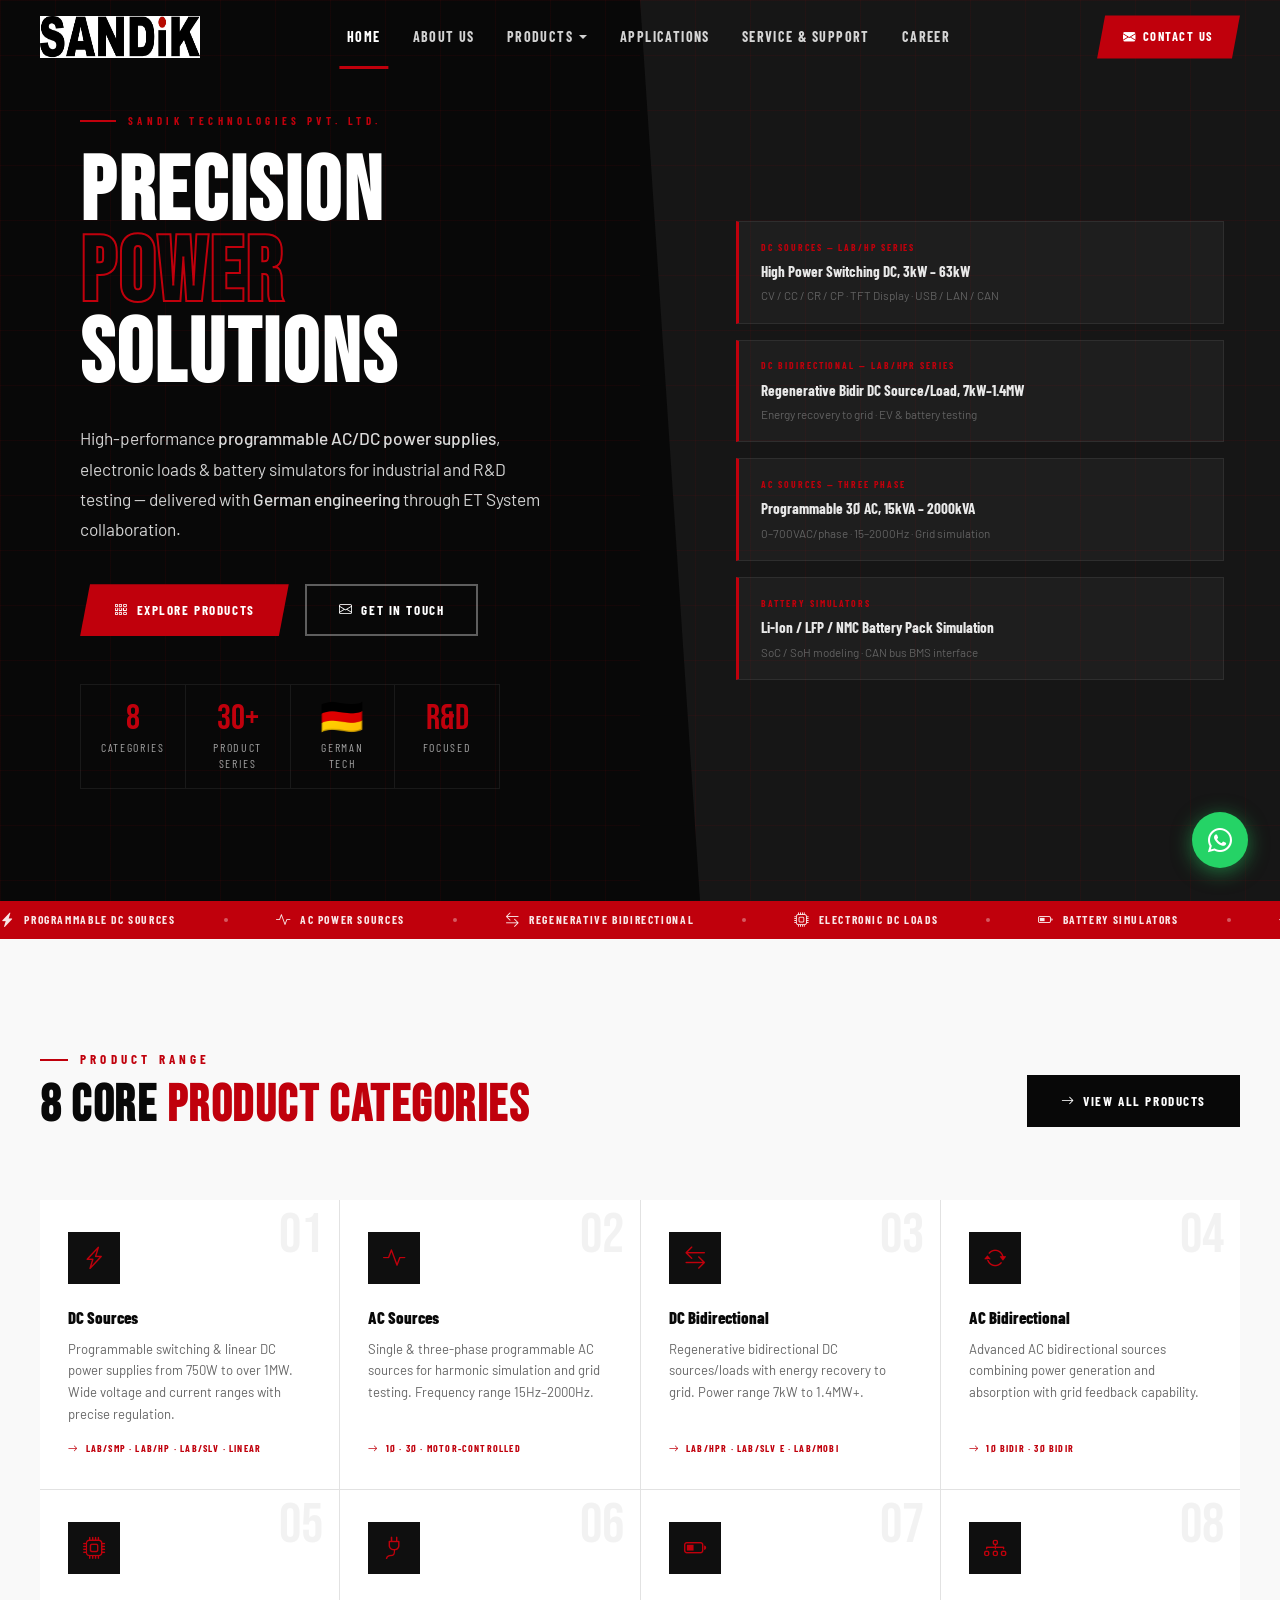
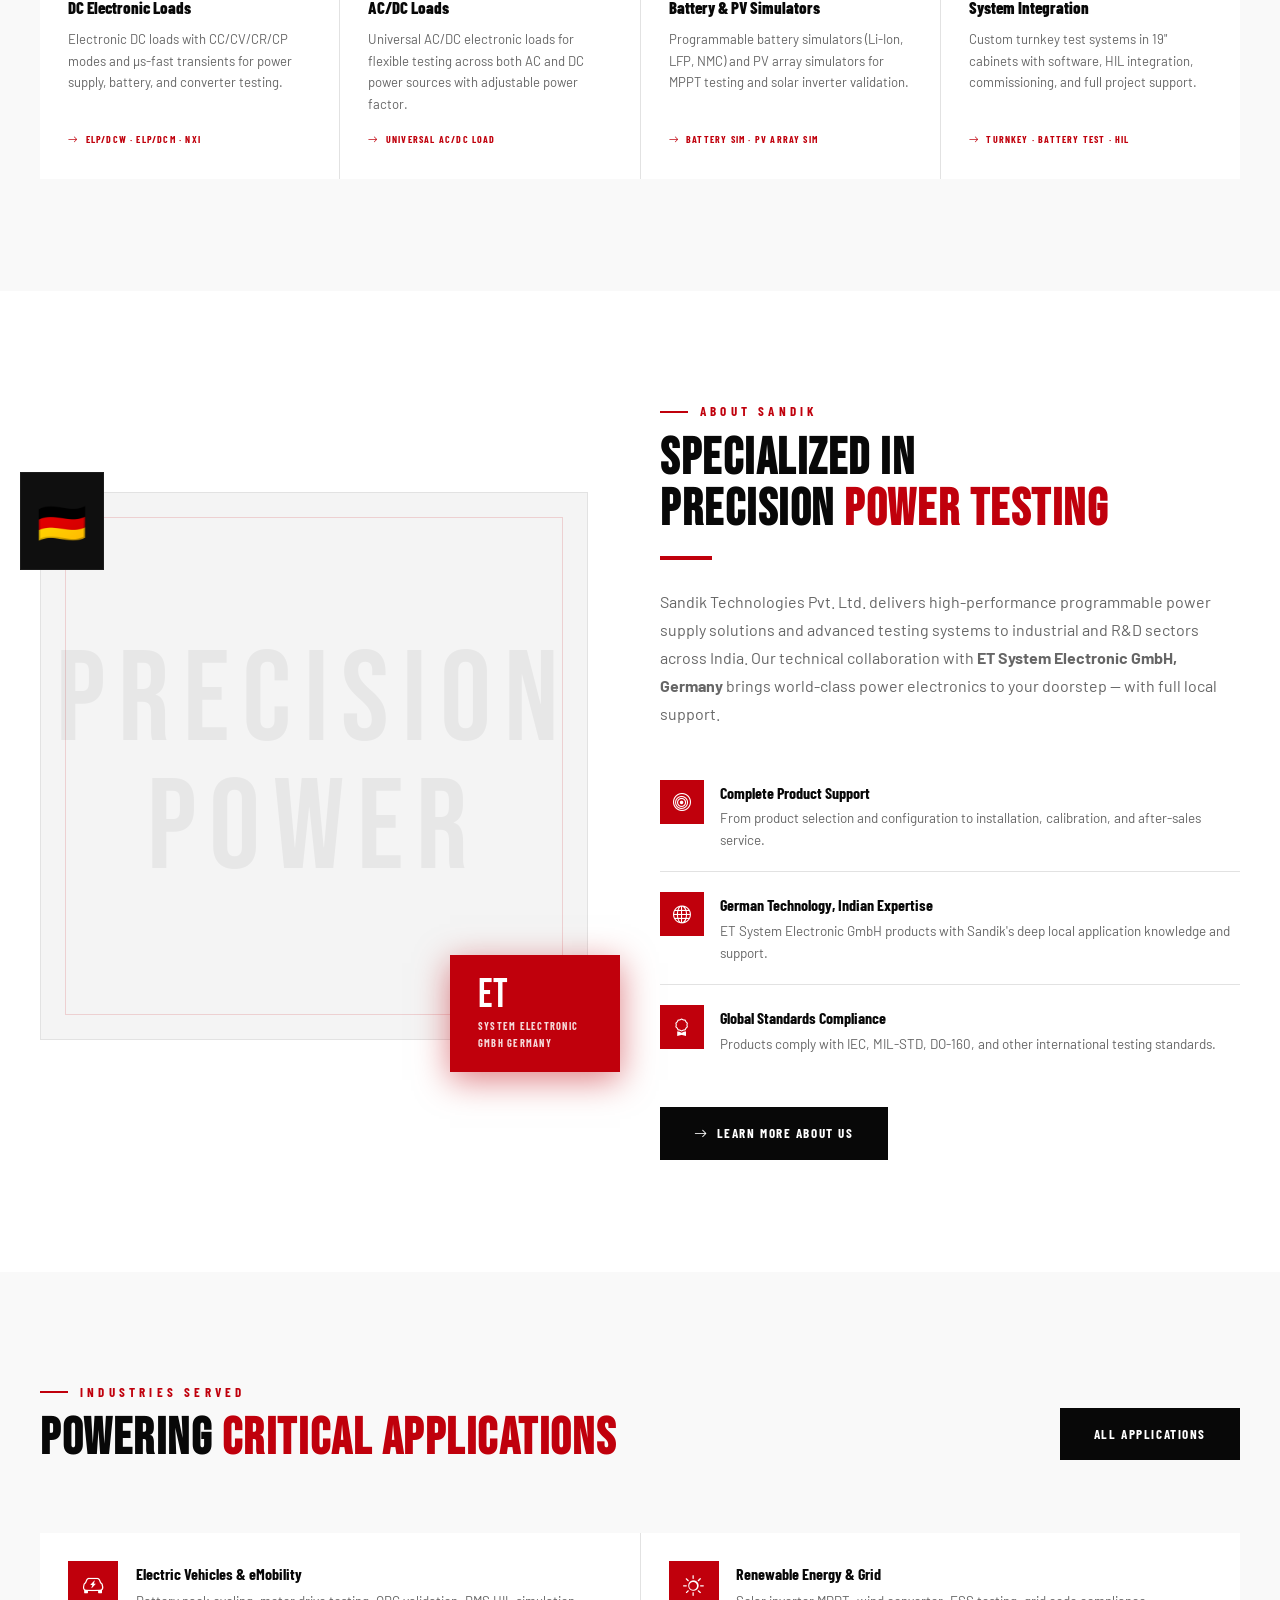
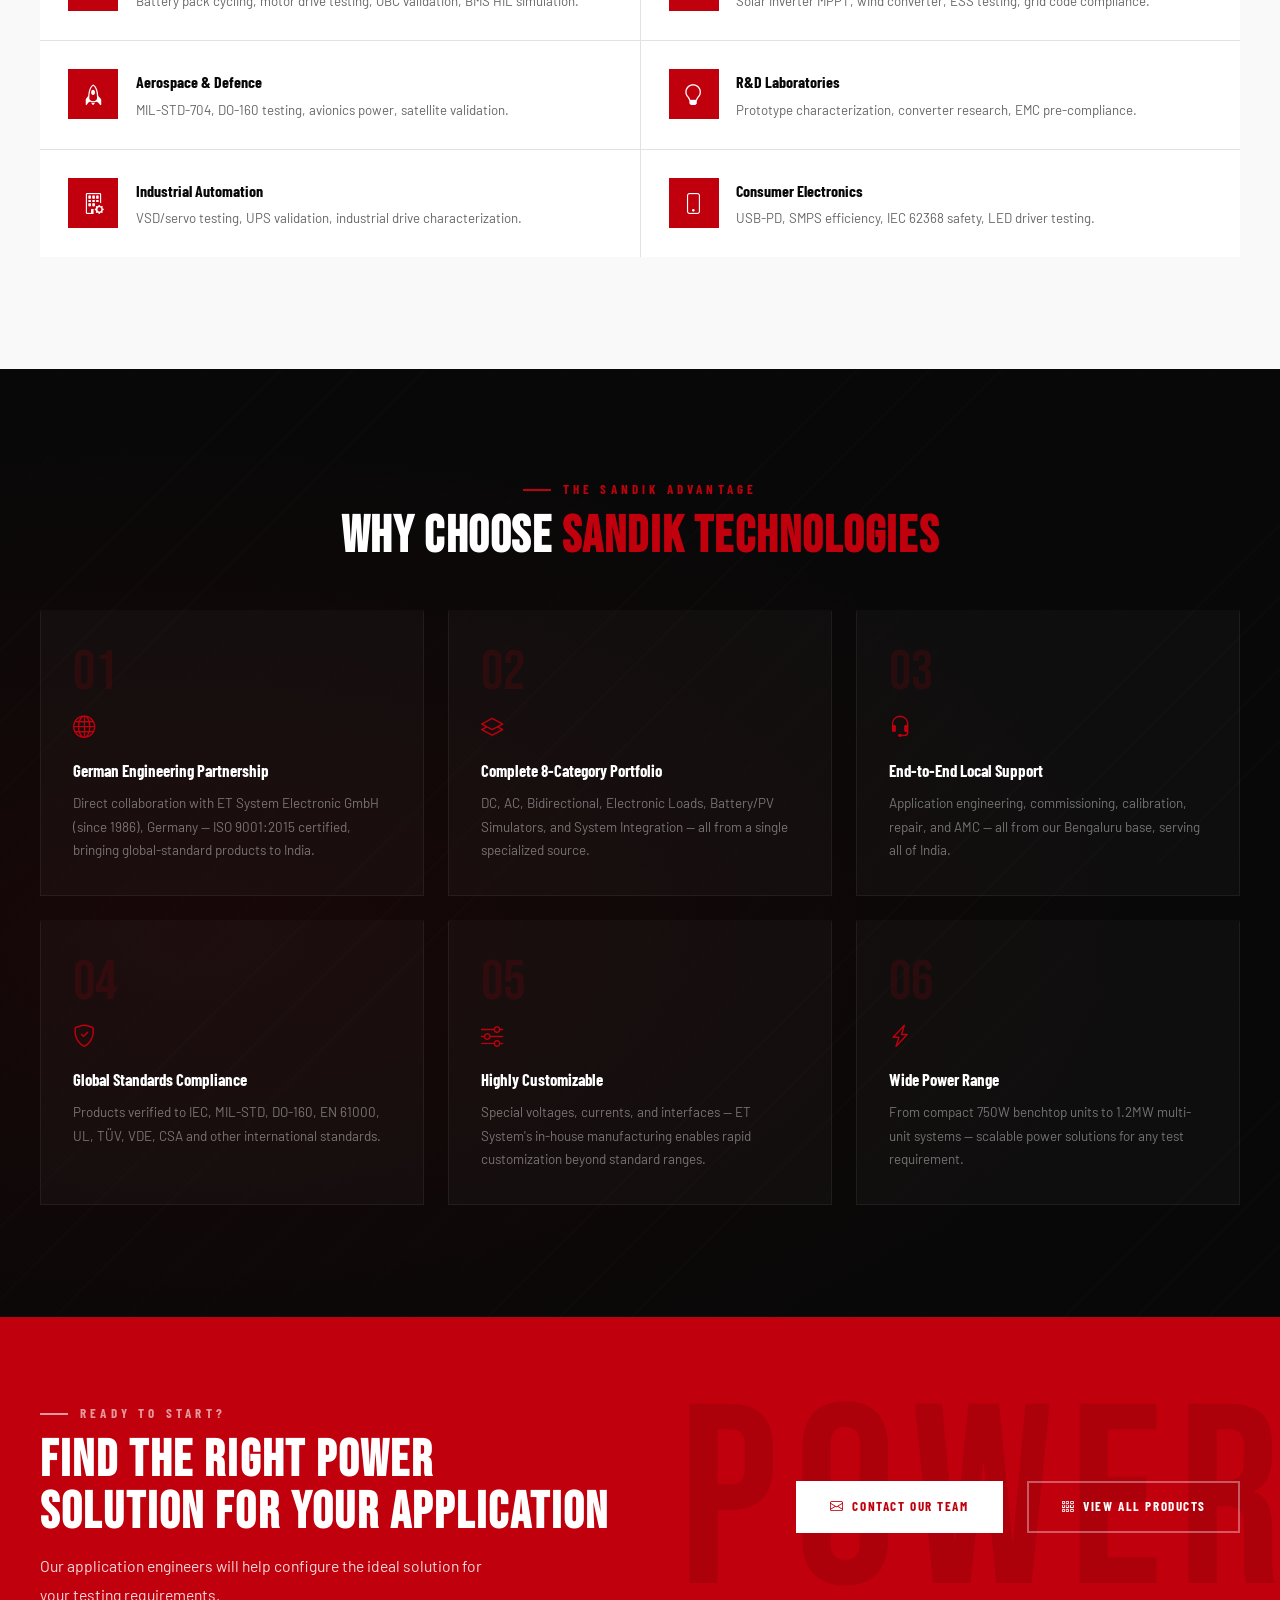
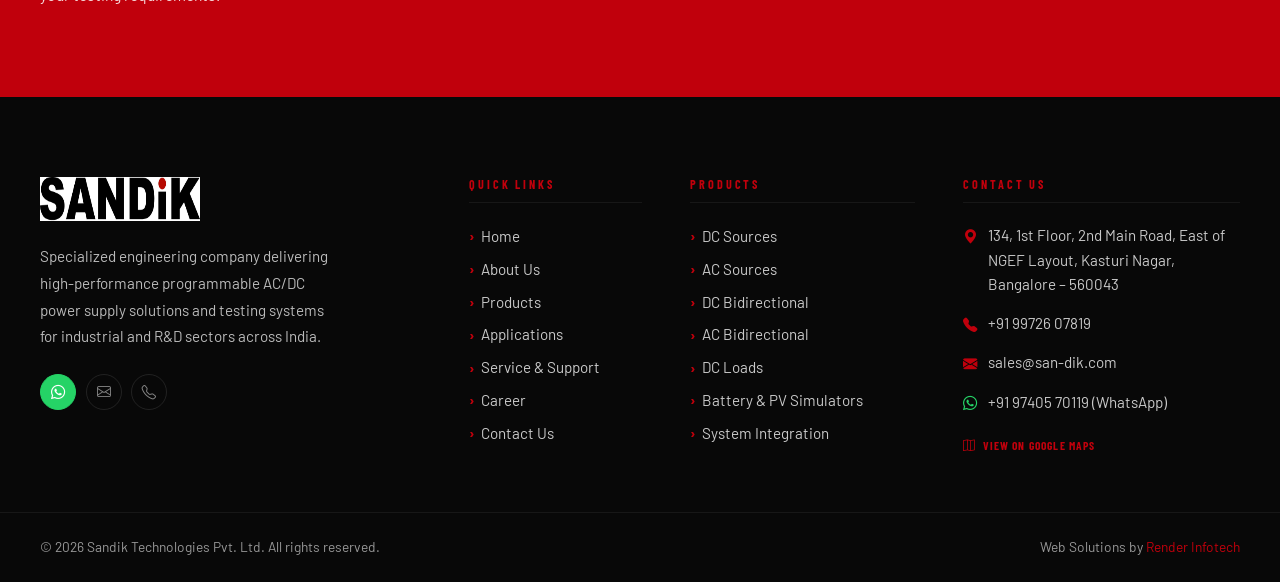
==== html/index.html @ ec93654c "favicon, logo visibility, main css classname changes, footer changes" ====
<!doctype html>
<html lang="en">
  <head>
    <meta charset="UTF-8" />
    <meta name="viewport" content="width=device-width, initial-scale=1.0" />
    <meta
      name="description"
      content="Sandik Technologies — High-performance programmable AC/DC power supply solutions and testing systems for industrial and R&D sectors. Technical collaboration with ET System Electronic GmbH, Germany."
    />
    <meta
      name="keywords"
      content="programmable power supply, DC source, AC source, electronic load, battery simulator, Sandik Technologies, ET System India"
    />
    <title>Sandik Technologies Pvt. Ltd. | Precision Power Solutions</title>

    <!-- Favicon placeholder -->
    <link rel="icon" href="../assets/images/favicon-logo.jpg" />

    <!-- Google Fonts -->
    <link rel="preconnect" href="https://fonts.googleapis.com" />
    <link rel="preconnect" href="https://fonts.gstatic.com" crossorigin />
    <link
      href="https://fonts.googleapis.com/css2?family=Bebas+Neue&family=Barlow+Condensed:wght@300;400;600;700;800&family=Barlow:wght@300;400;500;600&display=swap"
      rel="stylesheet"
    />

    <!-- Bootstrap Icons -->
    <link
      rel="stylesheet"
      href="https://cdn.jsdelivr.net/npm/bootstrap-icons@1.11.3/font/bootstrap-icons.css"
    />

    <!-- Stylesheets -->
    <link rel="stylesheet" href="../css/main.css" />
    <link rel="stylesheet" href="../css/components.css" />
    <link rel="stylesheet" href="../css/animations.css" />
    <link rel="stylesheet" href="../css/responsive.css" />
  </head>
  <body>
    <!-- ── TOAST ─────────────────────────────────── -->
    <div class="toast" id="toast" role="alert"></div>

    <!-- ════════════════════════════════════════════
     HEADER
════════════════════════════════════════════ -->
    <header id="site-header">
      <div class="header-inner">
        <!-- Logo -->
        <a href="index.html" class="logo">
          <img
            src="../assets/images/logo.jpeg"
            alt="Sandik Technologies"
            width="160"
            height="42"
          />
        </a>

        <!-- Desktop Navigation -->
        <nav class="main-nav" role="navigation" aria-label="Main Navigation">
          <div class="nav-item">
            <a href="index.html" class="nav-link active">Home</a>
          </div>

          <div class="nav-item">
            <a href="about.html" class="nav-link">About Us</a>
          </div>

          <!-- Products Mega Menu -->
          <div class="nav-item">
            <a href="products.html" class="nav-link">
              Products
              <svg viewBox="0 0 10 6"><path d="M1 1l4 4 4-4" /></svg>
            </a>
            <div class="mega-dropdown">
              <div class="mega-col">
                <div class="mega-col-title">DC Power</div>
                <a
                  href="products.html?cat=dc-sources&sub=lab-smp"
                  class="mega-link"
                >
                  <div>
                    <div class="mega-link-title">DC Sources — LAB/SMP</div>
                    <div class="mega-link-desc">Switching, 750W–2.4kW</div>
                  </div>
                </a>
                <a
                  href="products.html?cat=dc-sources&sub=lab-hp"
                  class="mega-link"
                >
                  <div>
                    <div class="mega-link-title">DC Sources — LAB/HP</div>
                    <div class="mega-link-desc">High Power, 3kW–63kW</div>
                  </div>
                </a>
                <a
                  href="products.html?cat=dc-sources&sub=lab-slv"
                  class="mega-link"
                >
                  <div>
                    <div class="mega-link-title">DC Sources — LAB/SLV</div>
                    <div class="mega-link-desc">High Voltage, up to 2000V</div>
                  </div>
                </a>
                <a
                  href="products.html?cat=dc-sources&sub=lab-linear"
                  class="mega-link"
                >
                  <div>
                    <div class="mega-link-title">Linear DC Sources</div>
                    <div class="mega-link-desc">
                      Ultra-low ripple, regulated
                    </div>
                  </div>
                </a>
              </div>
              <div class="mega-col">
                <div class="mega-col-title">AC Power</div>
                <a
                  href="products.html?cat=ac-sources&sub=1ph"
                  class="mega-link"
                >
                  <div>
                    <div class="mega-link-title">AC Sources — Single Phase</div>
                    <div class="mega-link-desc">Programmable, 45Hz–1000Hz</div>
                  </div>
                </a>
                <a
                  href="products.html?cat=ac-sources&sub=3ph"
                  class="mega-link"
                >
                  <div>
                    <div class="mega-link-title">AC Sources — Three Phase</div>
                    <div class="mega-link-desc">
                      Up to 2000kVA, worldwide grids
                    </div>
                  </div>
                </a>
                <a
                  href="products.html?cat=dc-bidir&sub=lab-hpr"
                  class="mega-link"
                >
                  <div>
                    <div class="mega-link-title">
                      DC Bidirectional — LAB/HPR
                    </div>
                    <div class="mega-link-desc">Regenerative, 7kW–1.4MW</div>
                  </div>
                </a>
                <a href="products.html?cat=ac-bidir" class="mega-link">
                  <div>
                    <div class="mega-link-title">AC Bidirectional</div>
                    <div class="mega-link-desc">Single & Three Phase</div>
                  </div>
                </a>
              </div>
              <div class="mega-col">
                <div class="mega-col-title">Loads & Simulators</div>
                <a
                  href="products.html?cat=dc-loads&sub=elp-dcw"
                  class="mega-link"
                >
                  <div>
                    <div class="mega-link-title">DC Loads — ELP/DCW</div>
                    <div class="mega-link-desc">High Speed, µs transients</div>
                  </div>
                </a>
                <a href="products.html?cat=dc-loads&sub=nxi" class="mega-link">
                  <div>
                    <div class="mega-link-title">
                      DC Loads — NXI Multi-Channel
                    </div>
                    <div class="mega-link-desc">Up to 16 channels per unit</div>
                  </div>
                </a>
                <a
                  href="products.html?cat=battery-pv-sim&sub=bat-sim"
                  class="mega-link"
                >
                  <div>
                    <div class="mega-link-title">Battery Simulators</div>
                    <div class="mega-link-desc">Li-Ion, LFP, NMC, CAN BMS</div>
                  </div>
                </a>
                <a href="products.html?cat=system-solutions" class="mega-link">
                  <div>
                    <div class="mega-link-title">System Integration</div>
                    <div class="mega-link-desc">Turnkey, HIL, Battery Test</div>
                  </div>
                </a>
              </div>
            </div>
          </div>

          <div class="nav-item">
            <a href="applications.html" class="nav-link">Applications</a>
          </div>

          <div class="nav-item">
            <a href="service-support.html" class="nav-link"
              >Service &amp; Support</a
            >
          </div>

          <div class="nav-item">
            <a href="career.html" class="nav-link">Career</a>
          </div>
        </nav>

        <!-- CTA + Hamburger -->
        <a href="contact.html" class="header-cta">
          <i class="bi bi-envelope-fill"></i> Contact Us
        </a>

        <button
          class="hamburger"
          id="hamburger"
          aria-label="Toggle menu"
          aria-expanded="false"
        >
          <span></span><span></span><span></span>
        </button>
      </div>
      <!-- /header-inner -->

      <!-- Mobile Menu -->
      <nav class="mobile-menu" id="mobileMenu" aria-label="Mobile Navigation">
        <a href="index.html" class="mob-link">Home</a>
        <a href="about.html" class="mob-link">About Us</a>
        <a href="products.html" class="mob-link">Products</a>
        <a href="products.html?cat=dc-sources" class="mob-sub">→ DC Sources</a>
        <a href="products.html?cat=ac-sources" class="mob-sub">→ AC Sources</a>
        <a href="products.html?cat=dc-bidir" class="mob-sub"
          >→ DC Bidirectional</a
        >
        <a href="products.html?cat=dc-loads" class="mob-sub"
          >→ DC Electronic Loads</a
        >
        <a href="products.html?cat=battery-pv-sim" class="mob-sub"
          >→ Battery &amp; PV Simulators</a
        >
        <a href="products.html?cat=system-solutions" class="mob-sub"
          >→ System Solutions</a
        >
        <a href="applications.html" class="mob-link">Applications</a>
        <a href="service-support.html" class="mob-link"
          >Service &amp; Support</a
        >
        <a href="career.html" class="mob-link">Career</a>
        <a href="contact.html" class="mob-link">Contact Us</a>
      </nav>
    </header>
    <!-- /HEADER -->

    <!-- ════════════════════════════════════════════
     HERO
════════════════════════════════════════════ -->
    <section class="hero-wrap">
      <!-- Animated background grid (right panel) -->
      <div
        class="hero-grid"
        style="position: absolute; inset: 0; z-index: 0; pointer-events: none"
      ></div>

      <!-- Left content -->
      <div class="hero-left-panel">
        <div class="hero-eyebrow">Sandik Technologies Pvt. Ltd.</div>

        <h1 class="hero-title-main">
          Precision<br />
          <span class="outline-text">Power</span><br />
          Solutions
        </h1>

        <p class="hero-subtitle">
          High-performance <strong>programmable AC/DC power supplies</strong>,
          electronic loads &amp; battery simulators for industrial and R&amp;D
          testing — delivered with <strong>German engineering</strong> through
          ET System collaboration.
        </p>

        <div class="hero-actions">
          <a href="products.html" class="btn btn-red">
            <i class="bi bi-grid-3x3-gap"></i> Explore Products
          </a>
          <a href="contact.html" class="btn btn-outline">
            <i class="bi bi-envelope"></i> Get In Touch
          </a>
        </div>

        <div class="hero-stats-row">
          <div class="hero-stat">
            <span class="hero-stat-num">8</span>
            <span class="hero-stat-lbl">Categories</span>
          </div>
          <div class="hero-stat">
            <span class="hero-stat-num">30+</span>
            <span class="hero-stat-lbl">Product Series</span>
          </div>
          <div class="hero-stat">
            <span class="hero-stat-num">🇩🇪</span>
            <span class="hero-stat-lbl">German Tech</span>
          </div>
          <div class="hero-stat">
            <span class="hero-stat-num">R&amp;D</span>
            <span class="hero-stat-lbl">Focused</span>
          </div>
        </div>
      </div>

      <!-- Right panel -->
      <div class="hero-right-panel">
        <div class="hero-grid"></div>
        <div class="hero-diagonal"></div>
        <div class="hero-products-list">
          <a
            href="products.html?cat=dc-sources&sub=lab-hp"
            class="hero-product-teaser"
          >
            <div class="hpt-cat">DC Sources — LAB/HP Series</div>
            <div class="hpt-name">High Power Switching DC, 3kW – 63kW</div>
            <div class="hpt-spec">
              CV / CC / CR / CP · TFT Display · USB / LAN / CAN
            </div>
          </a>
          <a
            href="products.html?cat=dc-bidir&sub=lab-hpr"
            class="hero-product-teaser"
          >
            <div class="hpt-cat">DC Bidirectional — LAB/HPR Series</div>
            <div class="hpt-name">
              Regenerative Bidir DC Source/Load, 7kW–1.4MW
            </div>
            <div class="hpt-spec">
              Energy recovery to grid · EV &amp; battery testing
            </div>
          </a>
          <a
            href="products.html?cat=ac-sources&sub=3ph"
            class="hero-product-teaser"
          >
            <div class="hpt-cat">AC Sources — Three Phase</div>
            <div class="hpt-name">Programmable 3Ø AC, 15kVA – 2000kVA</div>
            <div class="hpt-spec">
              0–700VAC/phase · 15–2000Hz · Grid simulation
            </div>
          </a>
          <a
            href="products.html?cat=battery-pv-sim&sub=bat-sim"
            class="hero-product-teaser"
          >
            <div class="hpt-cat">Battery Simulators</div>
            <div class="hpt-name">
              Li-Ion / LFP / NMC Battery Pack Simulation
            </div>
            <div class="hpt-spec">
              SoC / SoH modeling · CAN bus BMS interface
            </div>
          </a>
        </div>
      </div>
    </section>
    <!-- /HERO -->

    <!-- FEATURE RIBBON -->
    <div class="feature-ribbon" aria-hidden="true">
      <div class="ribbon-track">
        <!-- Items (doubled for seamless loop) -->
        <span class="ribbon-item"
          ><i class="bi bi-lightning-charge-fill"></i>Programmable DC
          Sources</span
        >
        <span class="ribbon-sep"></span>
        <span class="ribbon-item"
          ><i class="bi bi-activity"></i>AC Power Sources</span
        >
        <span class="ribbon-sep"></span>
        <span class="ribbon-item"
          ><i class="bi bi-arrow-left-right"></i>Regenerative
          Bidirectional</span
        >
        <span class="ribbon-sep"></span>
        <span class="ribbon-item"
          ><i class="bi bi-cpu"></i>Electronic DC Loads</span
        >
        <span class="ribbon-sep"></span>
        <span class="ribbon-item"
          ><i class="bi bi-battery-half"></i>Battery Simulators</span
        >
        <span class="ribbon-sep"></span>
        <span class="ribbon-item"
          ><i class="bi bi-sun"></i>PV Array Simulators</span
        >
        <span class="ribbon-sep"></span>
        <span class="ribbon-item"
          ><i class="bi bi-diagram-3"></i>System Integration</span
        >
        <span class="ribbon-sep"></span>
        <span class="ribbon-item"
          ><i class="bi bi-shield-check"></i>Global Standards</span
        >
        <span class="ribbon-sep"></span>
        <!-- Duplicate -->
        <span class="ribbon-item"
          ><i class="bi bi-lightning-charge-fill"></i>Programmable DC
          Sources</span
        >
        <span class="ribbon-sep"></span>
        <span class="ribbon-item"
          ><i class="bi bi-activity"></i>AC Power Sources</span
        >
        <span class="ribbon-sep"></span>
        <span class="ribbon-item"
          ><i class="bi bi-arrow-left-right"></i>Regenerative
          Bidirectional</span
        >
        <span class="ribbon-sep"></span>
        <span class="ribbon-item"
          ><i class="bi bi-cpu"></i>Electronic DC Loads</span
        >
        <span class="ribbon-sep"></span>
        <span class="ribbon-item"
          ><i class="bi bi-battery-half"></i>Battery Simulators</span
        >
        <span class="ribbon-sep"></span>
        <span class="ribbon-item"
          ><i class="bi bi-sun"></i>PV Array Simulators</span
        >
        <span class="ribbon-sep"></span>
        <span class="ribbon-item"
          ><i class="bi bi-diagram-3"></i>System Integration</span
        >
        <span class="ribbon-sep"></span>
        <span class="ribbon-item"
          ><i class="bi bi-shield-check"></i>Global Standards</span
        >
        <span class="ribbon-sep"></span>
      </div>
    </div>

    <!-- ════════════════════════════════════════════
     PRODUCT CATEGORIES
════════════════════════════════════════════ -->
    <section class="section section-alt">
      <div class="container">
        <div class="flex flex-between flex-wrap gap-4 mb-5 reveal">
          <div>
            <div class="section-label">Product Range</div>
            <h2 class="section-title">
              8 Core <span>Product Categories</span>
            </h2>
          </div>
          <a href="products.html" class="btn btn-dark reveal stagger-2">
            <i class="bi bi-arrow-right"></i> View All Products
          </a>
        </div>

        <div class="cat-cards-grid">
          <a
            href="products.html?cat=dc-sources"
            class="cat-card reveal delay-100"
          >
            <div class="cat-card-num">01</div>
            <div class="cat-card-icon">
              <i class="bi bi-lightning-charge"></i>
            </div>
            <div class="cat-card-title">DC Sources</div>
            <p class="cat-card-desc">
              Programmable switching &amp; linear DC power supplies from 750W to
              over 1MW. Wide voltage and current ranges with precise regulation.
            </p>
            <div class="cat-card-subs">
              <i class="bi bi-arrow-right"></i> LAB/SMP · LAB/HP · LAB/SLV ·
              Linear
            </div>
          </a>

          <a
            href="products.html?cat=ac-sources"
            class="cat-card reveal delay-200"
          >
            <div class="cat-card-num">02</div>
            <div class="cat-card-icon"><i class="bi bi-activity"></i></div>
            <div class="cat-card-title">AC Sources</div>
            <p class="cat-card-desc">
              Single &amp; three-phase programmable AC sources for harmonic
              simulation and grid testing. Frequency range 15Hz–2000Hz.
            </p>
            <div class="cat-card-subs">
              <i class="bi bi-arrow-right"></i> 1Ø · 3Ø · Motor-Controlled
            </div>
          </a>

          <a
            href="products.html?cat=dc-bidir"
            class="cat-card reveal delay-300"
          >
            <div class="cat-card-num">03</div>
            <div class="cat-card-icon">
              <i class="bi bi-arrow-left-right"></i>
            </div>
            <div class="cat-card-title">DC Bidirectional</div>
            <p class="cat-card-desc">
              Regenerative bidirectional DC sources/loads with energy recovery
              to grid. Power range 7kW to 1.4MW+.
            </p>
            <div class="cat-card-subs">
              <i class="bi bi-arrow-right"></i> LAB/HPR · LAB/SLV E · LAB/MOBI
            </div>
          </a>

          <a
            href="products.html?cat=ac-bidir"
            class="cat-card reveal delay-400"
          >
            <div class="cat-card-num">04</div>
            <div class="cat-card-icon"><i class="bi bi-arrow-repeat"></i></div>
            <div class="cat-card-title">AC Bidirectional</div>
            <p class="cat-card-desc">
              Advanced AC bidirectional sources combining power generation and
              absorption with grid feedback capability.
            </p>
            <div class="cat-card-subs">
              <i class="bi bi-arrow-right"></i> 1Ø Bidir · 3Ø Bidir
            </div>
          </a>

          <a
            href="products.html?cat=dc-loads"
            class="cat-card reveal delay-100"
          >
            <div class="cat-card-num">05</div>
            <div class="cat-card-icon"><i class="bi bi-cpu"></i></div>
            <div class="cat-card-title">DC Electronic Loads</div>
            <p class="cat-card-desc">
              Electronic DC loads with CC/CV/CR/CP modes and µs-fast transients
              for power supply, battery, and converter testing.
            </p>
            <div class="cat-card-subs">
              <i class="bi bi-arrow-right"></i> ELP/DCW · ELP/DCM · NXI
            </div>
          </a>

          <a
            href="products.html?cat=ac-dc-loads"
            class="cat-card reveal delay-200"
          >
            <div class="cat-card-num">06</div>
            <div class="cat-card-icon"><i class="bi bi-plug"></i></div>
            <div class="cat-card-title">AC/DC Loads</div>
            <p class="cat-card-desc">
              Universal AC/DC electronic loads for flexible testing across both
              AC and DC power sources with adjustable power factor.
            </p>
            <div class="cat-card-subs">
              <i class="bi bi-arrow-right"></i> Universal AC/DC Load
            </div>
          </a>

          <a
            href="products.html?cat=battery-pv-sim"
            class="cat-card reveal delay-300"
          >
            <div class="cat-card-num">07</div>
            <div class="cat-card-icon"><i class="bi bi-battery-half"></i></div>
            <div class="cat-card-title">Battery &amp; PV Simulators</div>
            <p class="cat-card-desc">
              Programmable battery simulators (Li-Ion, LFP, NMC) and PV array
              simulators for MPPT testing and solar inverter validation.
            </p>
            <div class="cat-card-subs">
              <i class="bi bi-arrow-right"></i> Battery Sim · PV Array Sim
            </div>
          </a>

          <a
            href="products.html?cat=system-solutions"
            class="cat-card reveal delay-400"
          >
            <div class="cat-card-num">08</div>
            <div class="cat-card-icon"><i class="bi bi-diagram-3"></i></div>
            <div class="cat-card-title">System Integration</div>
            <p class="cat-card-desc">
              Custom turnkey test systems in 19" cabinets with software, HIL
              integration, commissioning, and full project support.
            </p>
            <div class="cat-card-subs">
              <i class="bi bi-arrow-right"></i> Turnkey · Battery Test · HIL
            </div>
          </a>
        </div>
      </div>
    </section>

    <!-- ════════════════════════════════════════════
     ABOUT TEASER
════════════════════════════════════════════ -->
    <section class="section">
      <div class="container">
        <div class="grid-2">
          <!-- Image side -->
          <div class="reveal reveal-left">
            <div
              style="
                position: relative;
                padding-bottom: 2rem;
                padding-right: 2rem;
              "
            >
              <!-- Main frame -->
              <div
                style="
                  background: var(--light);
                  border: 1px solid var(--border);
                  aspect-ratio: 1;
                  display: flex;
                  align-items: center;
                  justify-content: center;
                  overflow: hidden;
                  position: relative;
                "
              >
                <div
                  style="
                    font-family: var(--font-display);
                    font-size: 8rem;
                    color: rgba(0, 0, 0, 0.05);
                    letter-spacing: 0.1em;
                    line-height: 1;
                    text-align: center;
                    position: relative;
                    z-index: 1;
                  "
                >
                  PRECISION<br />POWER
                </div>
                <div
                  style="
                    position: absolute;
                    inset: 1.5rem;
                    border: 1px solid rgba(192, 0, 12, 0.15);
                    pointer-events: none;
                  "
                ></div>
              </div>
              <!-- DE badge -->
              <div
                style="
                  position: absolute;
                  top: -1.25rem;
                  left: -1.25rem;
                  background: var(--dark-1);
                  padding: 1rem;
                  font-size: 2.5rem;
                  border: 1px solid rgba(255, 255, 255, 0.06);
                "
              >
                🇩🇪
              </div>
              <!-- Float card -->
              <div
                style="
                  position: absolute;
                  bottom: 0;
                  right: 0;
                  background: var(--red);
                  color: var(--white);
                  padding: 1.25rem 1.75rem;
                  min-width: 170px;
                  box-shadow: 0 8px 32px rgba(192, 0, 12, 0.5);
                "
              >
                <div
                  style="
                    font-family: var(--font-display);
                    font-size: 2.5rem;
                    line-height: 1;
                  "
                >
                  ET
                </div>
                <div
                  style="
                    font-family: var(--font-heading);
                    font-weight: 700;
                    font-size: 0.65rem;
                    letter-spacing: 0.12em;
                    text-transform: uppercase;
                    opacity: 0.85;
                    margin-top: 0.2rem;
                  "
                >
                  System Electronic<br />GmbH Germany
                </div>
              </div>
            </div>
          </div>

          <!-- Text side -->
          <div class="reveal reveal-right">
            <div class="section-label">About Sandik</div>
            <h2 class="section-title">
              Specialized in<br />Precision <span>Power Testing</span>
            </h2>
            <div class="red-rule"></div>
            <p class="section-body mb-4">
              Sandik Technologies Pvt. Ltd. delivers high-performance
              programmable power supply solutions and advanced testing systems
              to industrial and R&amp;D sectors across India. Our technical
              collaboration with
              <strong>ET System Electronic GmbH, Germany</strong> brings
              world-class power electronics to your doorstep — with full local
              support.
            </p>

            <div>
              <div class="about-pillar">
                <div class="about-pillar-icon">
                  <i class="bi bi-bullseye"></i>
                </div>
                <div>
                  <div class="about-pillar-title">Complete Product Support</div>
                  <p class="about-pillar-desc">
                    From product selection and configuration to installation,
                    calibration, and after-sales service.
                  </p>
                </div>
              </div>
              <div class="about-pillar">
                <div class="about-pillar-icon"><i class="bi bi-globe"></i></div>
                <div>
                  <div class="about-pillar-title">
                    German Technology, Indian Expertise
                  </div>
                  <p class="about-pillar-desc">
                    ET System Electronic GmbH products with Sandik's deep local
                    application knowledge and support.
                  </p>
                </div>
              </div>
              <div class="about-pillar">
                <div class="about-pillar-icon"><i class="bi bi-award"></i></div>
                <div>
                  <div class="about-pillar-title">
                    Global Standards Compliance
                  </div>
                  <p class="about-pillar-desc">
                    Products comply with IEC, MIL-STD, DO-160, and other
                    international testing standards.
                  </p>
                </div>
              </div>
            </div>

            <a href="about.html" class="btn btn-dark mt-4">
              <i class="bi bi-arrow-right"></i> Learn More About Us
            </a>
          </div>
        </div>
      </div>
    </section>

    <!-- ════════════════════════════════════════════
     APPLICATIONS
════════════════════════════════════════════ -->
    <section class="section section-alt">
      <div class="container">
        <div class="grid-2 mb-5 reveal">
          <div>
            <div class="section-label">Industries Served</div>
            <h2 class="section-title">
              Powering <span>Critical Applications</span>
            </h2>
          </div>
          <div
            class="flex"
            style="align-items: flex-end; justify-content: flex-end"
          >
            <a href="applications.html" class="btn btn-dark"
              >All Applications</a
            >
          </div>
        </div>

        <div class="app-mini-grid">
          <a href="applications.html#ev" class="app-mini-card reveal delay-100">
            <div class="app-mini-icon"><i class="bi bi-ev-front"></i></div>
            <div>
              <div class="app-mini-title">
                Electric Vehicles &amp; eMobility
              </div>
              <p class="app-mini-desc">
                Battery pack cycling, motor drive testing, OBC validation, BMS
                HIL simulation.
              </p>
            </div>
          </a>
          <a
            href="applications.html#renewable"
            class="app-mini-card reveal delay-200"
          >
            <div class="app-mini-icon"><i class="bi bi-sun"></i></div>
            <div>
              <div class="app-mini-title">Renewable Energy &amp; Grid</div>
              <p class="app-mini-desc">
                Solar inverter MPPT, wind converter, ESS testing, grid code
                compliance.
              </p>
            </div>
          </a>
          <a
            href="applications.html#aerospace"
            class="app-mini-card reveal delay-300"
          >
            <div class="app-mini-icon"><i class="bi bi-rocket"></i></div>
            <div>
              <div class="app-mini-title">Aerospace &amp; Defence</div>
              <p class="app-mini-desc">
                MIL-STD-704, DO-160 testing, avionics power, satellite
                validation.
              </p>
            </div>
          </a>
          <a href="applications.html#rd" class="app-mini-card reveal delay-400">
            <div class="app-mini-icon"><i class="bi bi-lightbulb"></i></div>
            <div>
              <div class="app-mini-title">R&amp;D Laboratories</div>
              <p class="app-mini-desc">
                Prototype characterization, converter research, EMC
                pre-compliance.
              </p>
            </div>
          </a>
          <a
            href="applications.html#industrial"
            class="app-mini-card reveal delay-100"
          >
            <div class="app-mini-icon"><i class="bi bi-building-gear"></i></div>
            <div>
              <div class="app-mini-title">Industrial Automation</div>
              <p class="app-mini-desc">
                VSD/servo testing, UPS validation, industrial drive
                characterization.
              </p>
            </div>
          </a>
          <a
            href="applications.html#consumer"
            class="app-mini-card reveal delay-200"
          >
            <div class="app-mini-icon"><i class="bi bi-phone"></i></div>
            <div>
              <div class="app-mini-title">Consumer Electronics</div>
              <p class="app-mini-desc">
                USB-PD, SMPS efficiency, IEC 62368 safety, LED driver testing.
              </p>
            </div>
          </a>
        </div>
      </div>
    </section>

    <!-- ════════════════════════════════════════════
     WHY SANDIK
════════════════════════════════════════════ -->
    <section class="section section-dark">
      <div class="container" style="position: relative; z-index: 1">
        <div class="text-center mb-5 reveal">
          <div class="section-label" style="justify-content: center">
            The Sandik Advantage
          </div>
          <h2 class="section-title light">
            Why Choose <span>Sandik Technologies</span>
          </h2>
        </div>

        <div class="why-grid">
          <div class="why-card reveal delay-100">
            <div class="why-num">01</div>
            <i class="why-icon bi bi-globe"></i>
            <div class="why-title">German Engineering Partnership</div>
            <p class="why-text">
              Direct collaboration with ET System Electronic GmbH (since 1986),
              Germany — ISO 9001:2015 certified, bringing global-standard
              products to India.
            </p>
          </div>
          <div class="why-card reveal delay-200">
            <div class="why-num">02</div>
            <i class="why-icon bi bi-layers"></i>
            <div class="why-title">Complete 8-Category Portfolio</div>
            <p class="why-text">
              DC, AC, Bidirectional, Electronic Loads, Battery/PV Simulators,
              and System Integration — all from a single specialized source.
            </p>
          </div>
          <div class="why-card reveal delay-300">
            <div class="why-num">03</div>
            <i class="why-icon bi bi-headset"></i>
            <div class="why-title">End-to-End Local Support</div>
            <p class="why-text">
              Application engineering, commissioning, calibration, repair, and
              AMC — all from our Bengaluru base, serving all of India.
            </p>
          </div>
          <div class="why-card reveal delay-400">
            <div class="why-num">04</div>
            <i class="why-icon bi bi-shield-check"></i>
            <div class="why-title">Global Standards Compliance</div>
            <p class="why-text">
              Products verified to IEC, MIL-STD, DO-160, EN 61000, UL, TÜV, VDE,
              CSA and other international standards.
            </p>
          </div>
          <div class="why-card reveal delay-100">
            <div class="why-num">05</div>
            <i class="why-icon bi bi-sliders"></i>
            <div class="why-title">Highly Customizable</div>
            <p class="why-text">
              Special voltages, currents, and interfaces — ET System's in-house
              manufacturing enables rapid customization beyond standard ranges.
            </p>
          </div>
          <div class="why-card reveal delay-200">
            <div class="why-num">06</div>
            <i class="why-icon bi bi-lightning-charge"></i>
            <div class="why-title">Wide Power Range</div>
            <p class="why-text">
              From compact 750W benchtop units to 1.2MW multi-unit systems —
              scalable power solutions for any test requirement.
            </p>
          </div>
        </div>
      </div>
    </section>

    <!-- ════════════════════════════════════════════
     CTA
════════════════════════════════════════════ -->
    <section class="cta-section section-red">
      <div class="container" style="position: relative; z-index: 1">
        <div class="flex flex-between flex-wrap gap-4 reveal">
          <div>
            <div class="section-label" style="--red: rgba(255, 255, 255, 0.6)">
              Ready to Start?
            </div>
            <h2
              style="
                font-family: var(--font-display);
                font-size: clamp(2rem, 4vw, 3.5rem);
                color: var(--white);
                letter-spacing: 0.04em;
                line-height: 1.02;
                margin-bottom: 0.75rem;
              "
            >
              Find the Right Power<br />Solution for Your Application
            </h2>
            <p
              style="
                color: rgba(255, 255, 255, 0.85);
                font-size: 0.98rem;
                max-width: 460px;
                line-height: 1.85;
              "
            >
              Our application engineers will help configure the ideal solution
              for your testing requirements.
            </p>
          </div>
          <div class="flex flex-wrap gap-3" style="align-items: center">
            <a href="contact.html" class="btn btn-white">
              <i class="bi bi-envelope"></i> Contact Our Team
            </a>
            <a href="products.html" class="btn btn-outline">
              <i class="bi bi-grid-3x3-gap"></i> View All Products
            </a>
          </div>
        </div>
      </div>
    </section>

    <!-- PARTNER STRIP -->
    <!-- <section
      style="
        padding: 2.5rem 0;
        background: var(--lighter);
        border-top: 1px solid var(--border);
      "
    >
      <div class="container">
        <div
          class="reveal flex flex-between flex-wrap gap-4"
          style="
            background: var(--white);
            border: 1px solid var(--border);
            padding: 1.5rem 2rem;
            max-width: 760px;
          "
        >
          <div style="font-size: 2.8rem; flex-shrink: 0">🇩🇪</div>
          <div>
            <div
              style="
                font-family: var(--font-heading);
                font-weight: 700;
                font-size: 0.65rem;
                letter-spacing: 0.18em;
                text-transform: uppercase;
                color: var(--mid);
                margin-bottom: 0.3rem;
              "
            >
              In Technical Collaboration With
            </div>
            <div
              style="
                font-family: var(--font-heading);
                font-weight: 800;
                font-size: 1.15rem;
              "
            >
              ET System Electronic GmbH, Germany
            </div>
            <div
              style="font-size: 0.8rem; color: var(--mid); margin-top: 0.2rem"
            >
              Manufacturers of high-precision programmable power electronics
              since 1986
            </div>
          </div>
          <a
            href="https://www.et-system.de/en/"
            target="_blank"
            rel="noopener"
            class="btn btn-red btn-sm"
            style="white-space: nowrap; align-self: center"
          >
            <i class="bi bi-box-arrow-up-right"></i> Visit ET System
          </a>
        </div>
      </div>
    </section> -->

    <!-- ════════════════════════════════════════════
     FOOTER
════════════════════════════════════════════ -->
    <footer class="site-footer">
      <div class="footer-main">
        <div class="container">
          <div class="footer-grid">
            <!-- Brand -->
            <div>
              <div class="footer-brand">
                <img
                  src="../assets/images/logo.jpeg"
                  alt="Sandik Technologies"
                  width="160"
                  height="44"
                />
              </div>
              <p class="footer-tagline">
                Specialized engineering company delivering high-performance
                programmable AC/DC power supply solutions and testing systems
                for industrial and R&amp;D sectors across India.
              </p>
              <div class="footer-socials">
                <a
                  href="https://wa.me/919740570119"
                  target="_blank"
                  rel="noopener"
                  class="social-btn"
                  aria-label="WhatsApp"
                  style="
                    background: #25d366;
                    border-color: #25d366;
                    color: white;
                  "
                >
                  <i class="bi bi-whatsapp"></i>
                </a>
                <a
                  href="mailto:sales@san-dik.com"
                  class="social-btn"
                  aria-label="Email"
                >
                  <i class="bi bi-envelope"></i>
                </a>
                <a
                  href="tel:+919972607819"
                  class="social-btn"
                  aria-label="Phone"
                >
                  <i class="bi bi-telephone"></i>
                </a>
              </div>
              <!-- <div
                style="
                  margin-top: 1.5rem;
                  font-family: var(--font-heading);
                  font-weight: 700;
                  font-size: 0.62rem;
                  letter-spacing: 0.18em;
                  text-transform: uppercase;
                  color: rgba(255, 255, 255, 0.2);
                  margin-bottom: 0.4rem;
                "
              >
                In Technical Collaboration With
              </div>
              <div
                style="
                  font-family: var(--font-heading);
                  font-weight: 700;
                  font-size: 0.88rem;
                  color: rgba(255, 255, 255, 0.45);
                "
              >
                🇩🇪 ET System Electronic GmbH, Germany
              </div> -->
            </div>

            <!-- Quick Links -->
            <div>
              <div class="footer-heading">Quick Links</div>
              <nav class="footer-links">
                <a href="index.html" class="footer-link">Home</a>
                <a href="about.html" class="footer-link">About Us</a>
                <a href="products.html" class="footer-link">Products</a>
                <a href="applications.html" class="footer-link">Applications</a>
                <a href="service-support.html" class="footer-link"
                  >Service &amp; Support</a
                >
                <a href="career.html" class="footer-link">Career</a>
                <a href="contact.html" class="footer-link">Contact Us</a>
              </nav>
            </div>

            <!-- Products -->
            <div>
              <div class="footer-heading">Products</div>
              <nav class="footer-links">
                <a href="products.html?cat=dc-sources" class="footer-link"
                  >DC Sources</a
                >
                <a href="products.html?cat=ac-sources" class="footer-link"
                  >AC Sources</a
                >
                <a href="products.html?cat=dc-bidir" class="footer-link"
                  >DC Bidirectional</a
                >
                <a href="products.html?cat=ac-bidir" class="footer-link"
                  >AC Bidirectional</a
                >
                <a href="products.html?cat=dc-loads" class="footer-link"
                  >DC Loads</a
                >
                <a href="products.html?cat=battery-pv-sim" class="footer-link"
                  >Battery &amp; PV Simulators</a
                >
                <a href="products.html?cat=system-solutions" class="footer-link"
                  >System Integration</a
                >
              </nav>
            </div>

            <!-- Contact -->
            <div>
              <div class="footer-heading">Contact Us</div>
              <div class="footer-contact-item">
                <i class="bi bi-geo-alt-fill"></i>
                <span
                  >134, 1st Floor, 2nd Main Road, East of NGEF Layout, Kasturi
                  Nagar, Bangalore – 560043</span
                >
              </div>
              <div class="footer-contact-item">
                <i class="bi bi-telephone-fill"></i>
                <a href="tel:+919972607819">+91 99726 07819</a>
              </div>
              <div class="footer-contact-item">
                <i class="bi bi-envelope-fill"></i>
                <a href="mailto:sales@san-dik.com">sales@san-dik.com</a>
              </div>
              <div class="footer-contact-item">
                <i class="bi bi-whatsapp" style="color: #25d366"></i>
                <a
                  href="https://wa.me/919740570119"
                  target="_blank"
                  rel="noopener"
                  >+91 97405 70119 (WhatsApp)</a
                >
              </div>
              <div style="margin-top: 1rem">
                <a
                  href="https://www.google.com/maps/place/ET+System+(India)/@13.0002992,77.6614706"
                  target="_blank"
                  rel="noopener"
                  style="
                    display: inline-flex;
                    align-items: center;
                    gap: 0.4rem;
                    color: var(--red);
                    font-family: var(--font-heading);
                    font-weight: 700;
                    font-size: 0.72rem;
                    letter-spacing: 0.1em;
                    text-transform: uppercase;
                  "
                >
                  <i class="bi bi-map"></i> View on Google Maps
                </a>
              </div>
            </div>
          </div>
        </div>
      </div>

      <div class="footer-bottom">
        <div class="container flex flex-between flex-wrap gap-2">
          <span
            >&copy; <span class="current-year"></span> Sandik Technologies Pvt.
            Ltd. All rights reserved.</span
          >
          <!-- <span
            >In technical collaboration with
            <a
              href="https://www.et-system.de/en/"
              target="_blank"
              rel="noopener"
              >ET System Electronic GmbH, Germany</a
            ></span
          > -->
          <span
            >Web Solutions by
            <a href="" target="_blank" rel="noopener">Render Infotech</a></span
          >
        </div>
      </div>
    </footer>

    <!-- ── FLOATING UI ────────────────────────────── -->
    <a
      href="https://wa.me/919740570119"
      target="_blank"
      rel="noopener"
      class="wa-fab"
      aria-label="Chat on WhatsApp"
    >
      <i class="bi bi-whatsapp"></i>
    </a>

    <button class="scroll-top" id="scrollTopBtn" aria-label="Scroll to top">
      <i class="bi bi-arrow-up"></i>
    </button>

    <!-- ── SCRIPTS ────────────────────────────────── -->
    <script src="../js/main.js"></script>
  </body>
</html>
---- css/main.css ----
/* ============================================================
   SANDIK TECHNOLOGIES — MAIN STYLESHEET
   Version: 3.0  |  Design: Industrial Precision
   ============================================================ */

/* ── GOOGLE FONTS ────────────────────────────── */
@import url('https://fonts.googleapis.com/css2?family=Bebas+Neue&family=Barlow+Condensed:wght@300;400;600;700;800&family=Barlow:wght@300;400;500;600&display=swap');

/* ── CSS VARIABLES ───────────────────────────── */
:root {
  /* Brand Colors */
  --red:        #C0000C;
  --red-dk:     #8B0009;
  --red-lt:     rgba(192, 0, 12, 0.12);
  --red-xlt:    rgba(192, 0, 12, 0.06);

  /* Neutrals */
  --black:      #080808;
  --dark-1:     #0f0f0f;
  --dark-2:     #161616;
  --dark-3:     #202020;
  --dark-4:     #2a2a2a;
  --mid:        #666666;
  --light:      #f4f4f4;
  --lighter:    #f9f9f9;
  --border:     #e2e2e2;
  --border-dk:  rgba(255,255,255,0.07);
  --white:      #ffffff;

  /* Typography */
  --font-display: 'Bebas Neue', cursive;
  --font-heading: 'Barlow Condensed', sans-serif;
  --font-body:    'Barlow', sans-serif;

  /* Spacing */
  --space-xs:   0.5rem;
  --space-sm:   1rem;
  --space-md:   2rem;
  --space-lg:   4rem;
  --space-xl:   7rem;

  /* Transitions */
  --t-fast:  0.18s ease;
  --t-med:   0.3s ease;
  --t-slow:  0.5s ease;

  /* Shadows */
  --shadow-sm:  0 2px 12px rgba(0,0,0,0.08);
  --shadow-md:  0 8px 32px rgba(0,0,0,0.12);
  --shadow-lg:  0 20px 60px rgba(0,0,0,0.18);
  --shadow-red: 0 8px 28px rgba(192,0,12,0.35);
}

/* ── RESET & BASE ────────────────────────────── */
*, *::before, *::after { box-sizing: border-box; margin: 0; padding: 0; }

html {
  font-size: 16px;
  scroll-behavior: smooth;
  -webkit-font-smoothing: antialiased;
}

body {
  font-family: var(--font-body);
  font-weight: 400;
  color: var(--black);
  background: var(--white);
  overflow-x: hidden;
  line-height: 1.6;
}

img { display: block; max-width: 100%; height: auto; }
a { color: inherit; text-decoration: none; }
button { font-family: inherit; cursor: pointer; border: none; background: none; }
ul, ol { list-style: none; }
input, select, textarea { font-family: inherit; }

/* ── TYPOGRAPHY ──────────────────────────────── */
.t-display {
  font-family: var(--font-display);
  letter-spacing: 0.04em;
  line-height: 0.95;
}

.t-heading {
  font-family: var(--font-heading);
  font-weight: 700;
  letter-spacing: 0.02em;
}

.section-label {
  font-family: var(--font-heading);
  font-weight: 700;
  font-size: 0.82rem;
  line-height: 1.35;
  letter-spacing: 0.32em;
  text-transform: uppercase;
  color: var(--red);
  display: flex;
  align-items: center;
  gap: 0.75rem;
  margin-bottom: 0.75rem;
}

.section-label::before {
  content: '';
  display: block;
  width: 28px;
  height: 2px;
  background: var(--red);
  flex-shrink: 0;
}

.section-title {
  font-family: var(--font-display);
  font-size: clamp(2.2rem, 4vw, 3.2rem);
  line-height: 1;
  letter-spacing: 0.03em;
  margin-bottom: 1.25rem;
}

.section-title span { color: var(--red); }
.section-title.light { color: var(--white); }

.section-body {
  font-size: 1rem;
  line-height: 1.75;
  color: var(--mid);
  max-width: 600px;
}

/* ── LAYOUT ──────────────────────────────────── */
.container {
  width: 100%;
  max-width: 1300px;
  margin: 0 auto;
  padding: 0 2.5rem;
}

.container-fluid { width: 100%; padding: 0 2.5rem; }

.section { padding: var(--space-xl) 0; }
.section-sm { padding: var(--space-lg) 0; }

.section-alt  { background: var(--lighter); }
.section-dark { background: var(--black); position: relative; overflow: hidden; }
.section-dark::before {
  content: '';
  position: absolute;
  inset: 0;
  background: radial-gradient(ellipse at 15% 60%, rgba(192,0,12,0.09) 0%, transparent 65%),
              repeating-linear-gradient(-45deg, transparent, transparent 50px, rgba(255,255,255,0.01) 50px, rgba(255,255,255,0.01) 51px);
  pointer-events: none;
}

.section-red  { background: var(--red); position: relative; overflow: hidden; }

/* Grid helpers */
.grid-2 { display: grid; grid-template-columns: 1fr 1fr; gap: 2.5rem; align-items: center; }
.grid-3 { display: grid; grid-template-columns: repeat(3, 1fr); gap: 1.5rem; }
.grid-4 { display: grid; grid-template-columns: repeat(4, 1fr); gap: 1.5rem; }

/* Red divider */
.red-rule {
  width: 52px;
  height: 4px;
  background: var(--red);
  margin-bottom: 1.75rem;
}

/* ── HEADER / NAVBAR ─────────────────────────── */
#site-header {
  position: fixed;
  top: 0;
  left: 0;
  right: 0;
  z-index: 1000;
  transition: background var(--t-med), box-shadow var(--t-med);
}

#site-header.scrolled {
  background: rgba(8, 8, 8, 0.97);
  backdrop-filter: blur(16px);
  box-shadow: 0 1px 0 rgba(192,0,12,0.6), 0 4px 32px rgba(0,0,0,0.5);
}

.header-inner {
  display: flex;
  align-items: center;
  justify-content: space-between;
  height: 74px;
  padding: 0 2.5rem;
}

/* Logo */
.logo {
  display: flex;
  align-items: center;
  gap: 0.75rem;
}

.logo img {
  height: 42px;
  /* filter: brightness(0) invert(1); */
  transition: transform var(--t-fast);
}

.logo:hover img { transform: scale(1.04); }

/* Main nav */
.main-nav {
  display: flex;
  align-items: center;
  gap: 0;
}

.nav-item { position: relative; }

.nav-link {
  font-family: var(--font-heading);
  font-weight: 700;
  font-size: 0.88rem;
  line-height: 1.2;
  letter-spacing: 0.1em;
  text-transform: uppercase;
  color: rgba(255,255,255,0.82);
  padding: 1.5rem 1rem;
  display: flex;
  align-items: center;
  gap: 0.3rem;
  position: relative;
  transition: color var(--t-fast);
}

.nav-link::after {
  content: '';
  position: absolute;
  bottom: 0;
  left: 50%;
  transform: translateX(-50%);
  width: 0;
  height: 3px;
  background: var(--red);
  transition: width var(--t-med);
}

.nav-link:hover,
.nav-link.active { color: var(--white); }
.nav-link:hover::after,
.nav-link.active::after { width: 75%; }

.nav-link svg {
  width: 10px;
  height: 10px;
  fill: currentColor;
  transition: transform var(--t-fast);
}

.nav-item:hover .nav-link svg { transform: rotate(180deg); }

/* Dropdown */
.dropdown {
  display: none;
  position: absolute;
  top: 100%;
  left: 0;
  background: var(--dark-2);
  border-top: 2px solid var(--red);
  min-width: 220px;
  box-shadow: 0 16px 48px rgba(0,0,0,0.6);
  z-index: 200;
}

.nav-item:hover .dropdown { display: block; }

.dropdown-item {
  display: block;
  font-family: var(--font-heading);
  font-weight: 700;
  font-size: 0.78rem;
  letter-spacing: 0.07em;
  text-transform: uppercase;
  color: rgba(255,255,255,0.6);
  padding: 0.75rem 1.25rem;
  border-bottom: 1px solid rgba(255,255,255,0.04);
  transition: all var(--t-fast);
}

.dropdown-item:hover {
  color: var(--white);
  background: var(--red-lt);
  padding-left: 1.6rem;
}

/* Mega dropdown */
.mega-dropdown {
  display: none;
  position: absolute;
  top: 100%;
  left: -60px;
  background: var(--dark-2);
  border-top: 2px solid var(--red);
  width: 760px;
  box-shadow: 0 16px 48px rgba(0,0,0,0.6);
  z-index: 200;
}

.nav-item:hover .mega-dropdown { display: flex; }

.mega-col {
  flex: 1;
  padding: 1.5rem;
  border-right: 1px solid rgba(255,255,255,0.05);
}

.mega-col:last-child { border-right: none; }

.mega-col-title {
  font-family: var(--font-heading);
  font-weight: 700;
  font-size: 0.62rem;
  letter-spacing: 0.22em;
  text-transform: uppercase;
  color: var(--red);
  margin-bottom: 0.85rem;
  padding-bottom: 0.5rem;
  border-bottom: 1px solid rgba(255,255,255,0.06);
}

.mega-link {
  display: flex;
  align-items: flex-start;
  gap: 0.6rem;
  padding: 0.5rem 0;
  cursor: pointer;
  transition: all var(--t-fast);
}

.mega-link:hover .mega-link-title { color: var(--red); }

.mega-link-title {
  font-family: var(--font-heading);
  font-weight: 700;
  font-size: 0.82rem;
  color: rgba(255,255,255,0.75);
  transition: color var(--t-fast);
}

.mega-link-desc {
  font-size: 0.7rem;
  color: rgba(255,255,255,0.3);
  line-height: 1.4;
}

/* Header CTA */
.header-cta {
  font-family: var(--font-heading);
  font-weight: 700;
  font-size: 0.78rem;
  letter-spacing: 0.12em;
  text-transform: uppercase;
  color: var(--white);
  background: var(--red);
  padding: 0.6rem 1.5rem;
  border: 2px solid var(--red);
  transition: all var(--t-fast);
  clip-path: polygon(8px 0%, 100% 0%, calc(100% - 8px) 100%, 0% 100%);
  display: flex;
  align-items: center;
  gap: 0.4rem;
}

.header-cta:hover {
  background: var(--red-dk);
  border-color: var(--red-dk);
  transform: scaleX(1.03);
}

/* Hamburger */
.hamburger {
  display: none;
  flex-direction: column;
  gap: 5px;
  padding: 0.5rem;
  cursor: pointer;
}

.hamburger span {
  display: block;
  width: 22px;
  height: 2px;
  background: var(--white);
  transition: all var(--t-fast);
}

/* Mobile drawer */
.mobile-menu {
  display: none;
  position: fixed;
  top: 74px;
  left: 0;
  right: 0;
  background: var(--dark-1);
  border-top: 2px solid var(--red);
  z-index: 999;
  max-height: calc(100vh - 74px);
  overflow-y: auto;
  transform: translateY(-10px);
  opacity: 0;
  transition: all var(--t-med);
}

.mobile-menu.open {
  transform: translateY(0);
  opacity: 1;
  display: block;
}

.mob-link {
  display: block;
  font-family: var(--font-heading);
  font-weight: 700;
  font-size: 0.9rem;
  letter-spacing: 0.1em;
  text-transform: uppercase;
  color: rgba(255,255,255,0.7);
  padding: 1rem 2rem;
  border-bottom: 1px solid rgba(255,255,255,0.04);
  transition: all var(--t-fast);
}

.mob-link:hover { color: var(--white); background: var(--red-lt); }

.mob-sub {
  display: block;
  font-family: var(--font-heading);
  font-size: 0.78rem;
  letter-spacing: 0.06em;
  color: rgba(255,255,255,0.4);
  padding: 0.65rem 2.5rem;
  border-bottom: 1px solid rgba(255,255,255,0.03);
  transition: all var(--t-fast);
}

.mob-sub:hover { color: var(--red); background: rgba(255,255,255,0.02); }

/* ── BUTTONS ─────────────────────────────────── */
.btn {
  display: inline-flex;
  align-items: center;
  gap: 0.5rem;
  font-family: var(--font-heading);
  font-weight: 700;
  font-size: 0.82rem;
  letter-spacing: 0.12em;
  text-transform: uppercase;
  padding: 0.85rem 2rem;
  border: 2px solid transparent;
  transition: all var(--t-fast);
  cursor: pointer;
}

.btn-red {
  background: var(--red);
  color: var(--white);
  border-color: var(--red);
  clip-path: polygon(10px 0%, 100% 0%, calc(100% - 10px) 100%, 0% 100%);
}
.btn-red:hover {
  background: var(--red-dk);
  border-color: var(--red-dk);
  transform: translateY(-2px);
  box-shadow: var(--shadow-red);
}

.btn-outline {
  background: transparent;
  color: var(--white);
  border-color: rgba(255,255,255,0.35);
}
.btn-outline:hover {
  border-color: var(--white);
  background: rgba(255,255,255,0.07);
}

.btn-dark {
  background: var(--black);
  color: var(--white);
  border-color: var(--black);
}
.btn-dark:hover {
  background: var(--red);
  border-color: var(--red);
}

.btn-white {
  background: var(--white);
  color: var(--red);
  border-color: var(--white);
}
.btn-white:hover { background: var(--light); }

.btn-sm {
  font-size: 0.84rem;
  line-height: 1.2;
  padding: 0.55rem 1.3rem;
}

/* ── CARDS ───────────────────────────────────── */
.card {
  background: var(--white);
  border: 1px solid var(--border);
  overflow: hidden;
  transition: all var(--t-med);
}

.card:hover {
  box-shadow: var(--shadow-md);
  transform: translateY(-4px);
}

.card-img {
  width: 100%;
  aspect-ratio: 16/10;
  object-fit: cover;
  background: var(--dark-2);
}

.card-body { padding: 1.6rem; }

/* ── STAT BLOCK ──────────────────────────────── */
.stat-block {
  text-align: center;
  padding: 2rem;
}

.stat-num {
  font-family: var(--font-display);
  font-size: 3.2rem;
  color: var(--red);
  line-height: 1;
  display: block;
}

.stat-label {
  font-family: var(--font-heading);
  font-size: 0.68rem;
  letter-spacing: 0.16em;
  text-transform: uppercase;
  color: rgba(255,255,255,0.4);
  margin-top: 0.3rem;
  display: block;
}

/* ── PAGE HERO (inner pages) ─────────────────── */
.page-hero {
  background: var(--black);
  padding: 8rem 0 4rem;
  border-bottom: 3px solid var(--red);
  position: relative;
  overflow: hidden;
}

.page-hero::before {
  content: '';
  position: absolute;
  inset: 0;
  background: repeating-linear-gradient(
    90deg,
    transparent,
    transparent 80px,
    rgba(192,0,12,0.03) 80px,
    rgba(192,0,12,0.03) 81px
  );
  pointer-events: none;
}

.page-hero-eyebrow {
  font-family: var(--font-heading);
  font-weight: 700;
  font-size: 0.68rem;
  letter-spacing: 0.32em;
  text-transform: uppercase;
  color: var(--red);
  margin-bottom: 0.6rem;
  display: flex;
  align-items: center;
  gap: 0.6rem;
}

.page-hero-eyebrow::before {
  content: '';
  width: 24px;
  height: 2px;
  background: var(--red);
}

.page-hero h1 {
  font-family: var(--font-display);
  font-size: clamp(3rem, 5vw, 5rem);
  color: var(--white);
  letter-spacing: 0.04em;
  line-height: 0.95;
  margin-bottom: 1rem;
}

.page-hero p {
  color: rgba(255,255,255,0.45);
  font-size: 1rem;
  max-width: 540px;
  line-height: 1.8;
}

/* Breadcrumb */
.breadcrumb {
  display: flex;
  align-items: center;
  gap: 0.5rem;
  font-family: var(--font-heading);
  font-size: 0.75rem;
  letter-spacing: 0.06em;
  color: rgba(255,255,255,0.3);
  margin-bottom: 1.5rem;
}

.breadcrumb a { transition: color var(--t-fast); }
.breadcrumb a:hover { color: var(--red); }
.breadcrumb-sep { color: var(--red); font-weight: 700; }

/* ── FORM ELEMENTS ───────────────────────────── */
.form-group { margin-bottom: 1.35rem; }

.form-label {
  display: block;
  font-family: var(--font-heading);
  font-weight: 700;
  font-size: 0.72rem;
  letter-spacing: 0.14em;
  text-transform: uppercase;
  color: var(--black);
  margin-bottom: 0.4rem;
}

.form-control {
  width: 100%;
  padding: 0.8rem 1rem;
  border: 1.5px solid var(--border);
  font-family: var(--font-body);
  font-size: 0.92rem;
  color: var(--black);
  background: var(--white);
  border-radius: 0;
  outline: none;
  transition: border-color var(--t-fast), box-shadow var(--t-fast);
}

.form-control:focus {
  border-color: var(--red);
  box-shadow: 0 0 0 3px rgba(192,0,12,0.08);
}

.form-control::placeholder { color: #aaa; }

textarea.form-control { resize: vertical; min-height: 130px; }

/* ── NOTIFICATION ────────────────────────────── */
.toast {
  position: fixed;
  top: 1.5rem;
  right: 1.5rem;
  background: var(--white);
  border-left: 4px solid var(--red);
  padding: 1rem 1.5rem;
  box-shadow: var(--shadow-lg);
  font-size: 0.9rem;
  z-index: 9999;
  display: none;
  max-width: 340px;
}

.toast.show { display: block; animation: toastIn 0.3s ease; }
@keyframes toastIn { from { opacity: 0; transform: translateX(20px); } to { opacity: 1; transform: none; } }

/* ── WhatsApp FAB ────────────────────────────── */
.wa-fab {
  position: fixed;
  bottom: 2rem;
  right: 2rem;
  width: 56px;
  height: 56px;
  background: #25D366;
  border-radius: 50%;
  display: flex;
  align-items: center;
  justify-content: center;
  color: var(--white);
  font-size: 1.5rem;
  box-shadow: 0 4px 20px rgba(37,211,102,0.5);
  z-index: 500;
  cursor: pointer;
  text-decoration: none;
  transition: all var(--t-fast);
}

.wa-fab:hover { transform: scale(1.12); box-shadow: 0 6px 28px rgba(37,211,102,0.65); }

/* Scroll-to-top */
.scroll-top {
  position: fixed;
  bottom: 6.5rem;
  right: 2rem;
  width: 44px;
  height: 44px;
  background: var(--red);
  color: var(--white);
  border: none;
  display: none;
  align-items: center;
  justify-content: center;
  font-size: 1rem;
  cursor: pointer;
  z-index: 499;
  transition: background var(--t-fast);
}

.scroll-top.visible { display: flex; }
.scroll-top:hover { background: var(--red-dk); }

/* ── FOOTER ──────────────────────────────────── */
.site-footer {
  background: var(--black);
  color: rgba(255,255,255,0.6);
}

.footer-main {
  padding: 5rem 0 3.5rem;
  border-bottom: 1px solid rgba(255,255,255,0.06);
}

.footer-grid {
  display: grid;
  grid-template-columns: 2.2fr 1fr 1.3fr 1.6fr;
  gap: 3rem;
}

.footer-brand img {
  height: 44px;
  /* filter: brightness(0) invert(1); */
  margin-bottom: 1.4rem;
}

.footer-tagline {
  font-size: 0.95rem;
  line-height: 1.75;
  color: rgba(255,255,255,0.72);
  margin-bottom: 1.5rem;
  max-width: 300px;
}

.footer-socials {
  display: flex;
  gap: 0.6rem;
}

.social-btn {
  width: 36px;
  height: 36px;
  border-radius: 50%;
  display: flex;
  align-items: center;
  justify-content: center;
  color: rgba(255,255,255,0.5);
  border: 1px solid rgba(255,255,255,0.1);
  font-size: 0.9rem;
  text-decoration: none;
  transition: all var(--t-fast);
}

.social-btn:hover {
  color: var(--white);
  border-color: var(--red);
  background: rgba(192,0,12,0.15);
}

.footer-heading {
  font-family: var(--font-heading);
  font-weight: 700;
  font-size: 0.76rem;
  line-height: 1.3;
  letter-spacing: 0.24em;
  text-transform: uppercase;
  color: var(--red);
  margin-bottom: 1.25rem;
  padding-bottom: 0.6rem;
  border-bottom: 1px solid rgba(255,255,255,0.06);
}

.footer-links { display: flex; flex-direction: column; gap: 0.45rem; }

.footer-link {
  font-size: 0.95rem;
  line-height: 1.6;
  color: rgba(255,255,255,0.78);
  text-decoration: none;
  display: flex;
  align-items: center;
  gap: 0.4rem;
  transition: all var(--t-fast);
}

.footer-link::before {
  content: '›';
  color: var(--red);
  font-weight: 700;
  font-size: 1rem;
}

.footer-link:hover { color: var(--white); padding-left: 4px; }

.footer-contact-item {
  display: flex;
  gap: 0.7rem;
  align-items: flex-start;
  margin-bottom: 0.9rem;
  font-size: 0.95rem;
  line-height: 1.6;
  color: rgba(255,255,255,0.78);
}

.footer-contact-item i {
  color: var(--red);
  font-size: 0.9rem;
  margin-top: 2px;
  flex-shrink: 0;
}

.footer-contact-item a {
  color: rgba(255,255,255,0.78);
  transition: color var(--t-fast);
}

.footer-contact-item a:hover { color: var(--white); }

.footer-bottom {
  padding: 1.5rem 0;
  display: flex;
  justify-content: space-between;
  align-items: center;
  flex-wrap: wrap;
  gap: 0.5rem;
  font-size: 0.86rem;
  line-height: 1.5;
  color: rgba(255,255,255,0.58);
}

.footer-bottom a { color: var(--red); transition: color var(--t-fast); }
.footer-bottom a:hover { color: rgba(255,255,255,0.7); }

/* ── UTILITY ─────────────────────────────────── */
.text-red    { color: var(--red) !important; }
.text-white  { color: var(--white) !important; }
.text-mid    { color: var(--mid) !important; }
.text-center { text-align: center; }
.text-right  { text-align: right; }

.mt-1 { margin-top: 0.5rem; }
.mt-2 { margin-top: 1rem; }
.mt-3 { margin-top: 1.5rem; }
.mt-4 { margin-top: 2rem; }
.mb-1 { margin-bottom: 0.5rem; }
.mb-2 { margin-bottom: 1rem; }
.mb-3 { margin-bottom: 1.5rem; }
.mb-4 { margin-bottom: 2rem; }
.mb-5 { margin-bottom: 3rem; }

.flex { display: flex; }
.flex-center { display: flex; align-items: center; justify-content: center; }
.flex-between { display: flex; align-items: center; justify-content: space-between; }
.flex-wrap { flex-wrap: wrap; }
.gap-1 { gap: 0.5rem; }
.gap-2 { gap: 1rem; }
.gap-3 { gap: 1.5rem; }
.gap-4 { gap: 2rem; }

.w-full { width: 100%; }

/* ── AOS (animate on scroll fallback) ───────── */
[data-aos] {
  opacity: 0;
  transform: translateY(20px);
  transition: opacity 0.6s ease, transform 0.6s ease;
}

[data-aos].aos-animate {
  opacity: 1;
  transform: none;
}

[data-aos="fade-right"] { transform: translateX(-20px); }
[data-aos="fade-right"].aos-animate { transform: none; }

[data-aos="fade-left"] { transform: translateX(20px); }
[data-aos="fade-left"].aos-animate { transform: none; }

[data-aos="zoom-in"] { transform: scale(0.94); }
[data-aos="zoom-in"].aos-animate { transform: scale(1); }
---- css/components.css ----
/* ============================================================
   SANDIK TECHNOLOGIES — COMPONENTS STYLESHEET
   Page-specific component styles
   ============================================================ */

/* ══════════════════════════════════════════════
   HOME PAGE
══════════════════════════════════════════════ */

/* Hero */
.hero-wrap {
  min-height: 100vh;
  background: var(--black);
  display: grid;
  grid-template-columns: 1fr 1fr;
  position: relative;
  overflow: hidden;
}

.hero-wrap.hero-split {
}

.hero-left-panel {
  display: flex;
  flex-direction: column;
  justify-content: center;
  padding: 7rem 4rem 7rem 5rem;
  position: relative;
  z-index: 2;
}

.hero-right-panel {
  position: relative;
  overflow: hidden;
  background: var(--dark-2);
}

/* Animated grid background */
.hero-grid {
  position: absolute;
  inset: 0;
  background-image:
    linear-gradient(rgba(192, 0, 12, 0.07) 1px, transparent 1px),
    linear-gradient(90deg, rgba(192, 0, 12, 0.07) 1px, transparent 1px);
  background-size: 55px 55px;
  animation: gridShift 18s linear infinite;
}

@keyframes gridShift {
  0% {
    background-position: 0 0;
  }
  100% {
    background-position: 55px 55px;
  }
}

/* Diagonal separator */
.hero-diagonal {
  position: absolute;
  top: 0;
  left: -60px;
  bottom: 0;
  width: 120px;
  background: var(--black);
  clip-path: polygon(0 0, 60px 0, 100% 100%, 0 100%);
  z-index: 3;
}

.hero-eyebrow {
  font-family: var(--font-heading);
  font-weight: 700;
  font-size: 0.68rem;
  letter-spacing: 0.4em;
  text-transform: uppercase;
  color: var(--red);
  display: flex;
  align-items: center;
  gap: 0.75rem;
  margin-bottom: 1.5rem;
}
.hero-eyebrow::before {
  content: "";
  width: 36px;
  height: 2px;
  background: var(--red);
}

.hero-title-main {
  font-family: var(--font-display);
  font-size: clamp(4.5rem, 7vw, 7.5rem);
  color: var(--white);
  line-height: 0.9;
  letter-spacing: 0.03em;
  margin-bottom: 1.75rem;
}

.hero-title-main .outline-text {
  color: transparent;
  -webkit-text-stroke: 2px var(--red);
}

.hero-subtitle {
  font-size: 1.08rem;
  color: rgba(255, 255, 255, 0.82);
  line-height: 1.75;
  max-width: 460px;
  margin-bottom: 2.5rem;
}

.hero-subtitle strong {
  color: rgba(255, 255, 255, 0.85);
  font-weight: 500;
}

.hero-actions {
  display: flex;
  gap: 1rem;
  flex-wrap: wrap;
  margin-bottom: 3rem;
}

.hero-stats-row {
  display: flex;
  border: 1px solid rgba(255, 255, 255, 0.07);
  max-width: 420px;
}

.hero-stat {
  flex: 1;
  padding: 1rem;
  text-align: center;
  border-right: 1px solid rgba(255, 255, 255, 0.07);
}

.hero-stat:last-child {
  border-right: none;
}

.hero-stat-num {
  font-family: var(--font-display);
  font-size: 2.2rem;
  color: var(--red);
  line-height: 1;
  display: block;
}

.hero-stat-lbl {
  font-family: var(--font-heading);
  font-size: 0.74rem;
  line-height: 1.35;
  letter-spacing: 0.14em;
  text-transform: uppercase;
  color: rgba(255, 255, 255, 0.62);
  margin-top: 0.2rem;
  display: block;
}

/* Hero right product cards */
.hero-products-list {
  position: absolute;
  inset: 0;
  z-index: 2;
  display: flex;
  flex-direction: column;
  justify-content: center;
  gap: 1rem;
  padding: 4rem 3.5rem 4rem 6rem;
}

.hero-product-teaser {
  background: rgba(255, 255, 255, 0.035);
  border: 1px solid rgba(255, 255, 255, 0.07);
  border-left: 3px solid var(--red);
  padding: 1.1rem 1.4rem;
  cursor: pointer;
  transition: all var(--t-fast);
}

.hero-product-teaser:hover {
  background: rgba(192, 0, 12, 0.09);
  transform: translateX(5px);
}

.hpt-cat {
  font-family: var(--font-heading);
  font-weight: 700;
  font-size: 0.6rem;
  letter-spacing: 0.2em;
  text-transform: uppercase;
  color: var(--red);
  margin-bottom: 0.25rem;
}

.hpt-name {
  font-family: var(--font-heading);
  font-weight: 700;
  font-size: 0.95rem;
  color: rgba(255, 255, 255, 0.9);
  margin-bottom: 0.2rem;
}

.hpt-spec {
  font-size: 0.73rem;
  color: rgba(255, 255, 255, 0.3);
}

/* Feature Ribbon */
.feature-ribbon {
  background: var(--red);
  padding: 0;
  overflow: hidden;
  height: 38px;
  display: flex;
  align-items: center;
}

.ribbon-track {
  display: flex;
  gap: 3rem;
  animation: ribbonScroll 28s linear infinite;
  width: max-content;
  align-items: center;
}

.ribbon-track:hover {
  animation-play-state: paused;
}

@keyframes ribbonScroll {
  from {
    transform: translateX(0);
  }
  to {
    transform: translateX(-50%);
  }
}

.ribbon-item {
  display: flex;
  align-items: center;
  gap: 0.55rem;
  white-space: nowrap;
  font-family: var(--font-heading);
  font-weight: 700;
  font-size: 0.72rem;
  letter-spacing: 0.14em;
  text-transform: uppercase;
  color: rgba(255, 255, 255, 0.9);
}

.ribbon-item i {
  font-size: 0.9rem;
}
.ribbon-sep {
  width: 4px;
  height: 4px;
  background: rgba(255, 255, 255, 0.35);
  border-radius: 50%;
  flex-shrink: 0;
}

/* ── PRODUCT CATEGORY CARDS (home) ──── */
.cat-cards-grid {
  display: grid;
  grid-template-columns: repeat(4, 1fr);
  gap: 1px;
  background: var(--border);
}

.cat-card {
  background: var(--white);
  padding: 2rem 1.75rem;
  cursor: pointer;
  transition: all var(--t-med);
  position: relative;
  overflow: hidden;
  display: flex;
  flex-direction: column;
  min-height: 220px;
}

.cat-card::after {
  content: "";
  position: absolute;
  bottom: 0;
  left: 0;
  width: 100%;
  height: 4px;
  background: var(--red);
  transform: scaleX(0);
  transform-origin: left;
  transition: transform var(--t-med);
}

.cat-card:hover {
  box-shadow: var(--shadow-md);
  transform: translateY(-5px);
  z-index: 2;
}

.cat-card:hover::after {
  transform: scaleX(1);
}

.cat-card-num {
  font-family: var(--font-display);
  font-size: 3.5rem;
  color: rgba(0, 0, 0, 0.05);
  line-height: 1;
  position: absolute;
  top: 0.5rem;
  right: 1rem;
  transition: color var(--t-med);
}

.cat-card:hover .cat-card-num {
  color: rgba(192, 0, 12, 0.08);
}

.cat-card-icon {
  width: 52px;
  height: 52px;
  background: var(--dark-1);
  display: flex;
  align-items: center;
  justify-content: center;
  color: var(--red);
  font-size: 1.4rem;
  margin-bottom: 1.25rem;
  transition: all var(--t-fast);
  position: relative;
  z-index: 1;
}

.cat-card:hover .cat-card-icon {
  background: var(--red);
  color: var(--white);
}

.cat-card-title {
  font-family: var(--font-heading);
  font-weight: 800;
  font-size: 1.05rem;
  margin-bottom: 0.5rem;
  position: relative;
  z-index: 1;
}

.cat-card-desc {
  font-size: 0.82rem;
  color: var(--mid);
  line-height: 1.65;
  flex: 1;
  margin-bottom: 1rem;
  position: relative;
  z-index: 1;
}

.cat-card-subs {
  font-family: var(--font-heading);
  font-weight: 700;
  font-size: 0.62rem;
  letter-spacing: 0.12em;
  text-transform: uppercase;
  color: var(--red);
  position: relative;
  z-index: 1;
  display: flex;
  align-items: center;
  gap: 0.4rem;
}

/* ── WHY CARDS ──────────────────────────── */
.why-grid {
  display: grid;
  grid-template-columns: repeat(3, 1fr);
  gap: 1.5rem;
}

.why-card {
  padding: 2rem;
  background: rgba(255, 255, 255, 0.025);
  border: 1px solid rgba(255, 255, 255, 0.06);
  border-top: 3px solid transparent;
  position: relative;
  z-index: 1;
  transition: all var(--t-med);
}

.why-card:hover {
  border-top-color: var(--red);
  background: rgba(255, 255, 255, 0.04);
}

.why-num {
  font-family: var(--font-display);
  font-size: 3.5rem;
  color: rgba(192, 0, 12, 0.14);
  line-height: 1;
  margin-bottom: 0.5rem;
}

.why-icon {
  font-size: 1.4rem;
  color: var(--red);
  display: block;
  margin-bottom: 0.75rem;
}

.why-title {
  font-family: var(--font-heading);
  font-weight: 700;
  font-size: 1.05rem;
  color: var(--white);
  margin-bottom: 0.5rem;
}

.why-text {
  font-size: 0.84rem;
  color: rgba(255, 255, 255, 0.42);
  line-height: 1.75;
  margin: 0;
}

/* ── APP MINI CARDS ─────────────────────── */
.app-mini-grid {
  display: grid;
  grid-template-columns: repeat(2, 1fr);
  gap: 1px;
  background: var(--border);
}

.app-mini-card {
  background: var(--white);
  display: flex;
  align-items: flex-start;
  gap: 1.1rem;
  padding: 1.75rem;
  cursor: pointer;
  transition: all var(--t-fast);
}

.app-mini-card:hover {
  background: var(--black);
}

.app-mini-icon {
  width: 50px;
  height: 50px;
  background: var(--red);
  display: flex;
  align-items: center;
  justify-content: center;
  color: var(--white);
  font-size: 1.3rem;
  flex-shrink: 0;
  transition: background var(--t-fast);
}

.app-mini-card:hover .app-mini-icon {
  background: rgba(192, 0, 12, 0.8);
}

.app-mini-title {
  font-family: var(--font-heading);
  font-weight: 700;
  font-size: 1rem;
  margin-bottom: 0.3rem;
  transition: color var(--t-fast);
}

.app-mini-desc {
  font-size: 0.83rem;
  color: var(--mid);
  line-height: 1.6;
  margin: 0;
  transition: color var(--t-fast);
}

.app-mini-card:hover .app-mini-title {
  color: var(--white);
}
.app-mini-card:hover .app-mini-desc {
  color: rgba(255, 255, 255, 0.4);
}

/* ── BIG CTA ──────────────────────────── */
.cta-section {
  padding: 5.5rem 0;
  position: relative;
  overflow: hidden;
}

.cta-section::before {
  content: "POWER";
  position: absolute;
  right: -1rem;
  top: 50%;
  transform: translateY(-50%);
  font-family: var(--font-display);
  font-size: 16rem;
  color: rgba(0, 0, 0, 0.1);
  line-height: 1;
  pointer-events: none;
  letter-spacing: 0.06em;
}

/* ══════════════════════════════════════════════
   PRODUCTS PAGE
══════════════════════════════════════════════ */
.products-layout {
  display: grid;
  grid-template-columns: 280px 1fr;
  min-height: 80vh;
}

/* Sidebar */
.products-sidebar {
  background: var(--dark-1);
  border-right: 1px solid rgba(255, 255, 255, 0.05);
  position: sticky;
  top: 74px;
  height: calc(100vh - 74px);
  overflow-y: auto;
  scrollbar-width: thin;
  scrollbar-color: var(--red) transparent;
}

.products-sidebar::-webkit-scrollbar {
  width: 4px;
}
.products-sidebar::-webkit-scrollbar-thumb {
  background: var(--red);
}

.sidebar-section-title {
  font-family: var(--font-heading);
  font-weight: 700;
  font-size: 0.6rem;
  letter-spacing: 0.22em;
  text-transform: uppercase;
  color: rgba(255, 255, 255, 0.25);
  padding: 1.25rem 1.25rem 0.5rem;
  border-bottom: 1px solid rgba(255, 255, 255, 0.04);
}

.sidebar-cat-btn {
  display: flex;
  align-items: center;
  justify-content: space-between;
  width: 100%;
  padding: 0.9rem 1.25rem;
  background: none;
  border: none;
  cursor: pointer;
  font-family: var(--font-heading);
  font-weight: 700;
  font-size: 0.8rem;
  letter-spacing: 0.06em;
  text-transform: uppercase;
  color: rgba(255, 255, 255, 0.55);
  text-align: left;
  border-left: 3px solid transparent;
  transition: all var(--t-fast);
}

.sidebar-cat-btn:hover {
  color: var(--white);
  background: rgba(255, 255, 255, 0.03);
}
.sidebar-cat-btn.active {
  color: var(--white);
  background: rgba(192, 0, 12, 0.12);
  border-left-color: var(--red);
}

.sidebar-cat-btn i {
  font-size: 0.7rem;
  color: rgba(255, 255, 255, 0.25);
  transition: transform var(--t-fast);
}
.sidebar-cat-btn.open i {
  transform: rotate(180deg);
}

.sidebar-subcats {
  display: none;
  background: rgba(255, 255, 255, 0.015);
}
.sidebar-cat-btn.open ~ .sidebar-subcats {
  display: block;
}

.sidebar-sub-btn {
  display: flex;
  align-items: center;
  gap: 0.5rem;
  width: 100%;
  padding: 0.65rem 1.25rem 0.65rem 2rem;
  background: none;
  border: none;
  border-left: 3px solid transparent;
  cursor: pointer;
  font-family: var(--font-heading);
  font-size: 0.74rem;
  letter-spacing: 0.04em;
  color: rgba(255, 255, 255, 0.38);
  text-align: left;
  transition: all var(--t-fast);
}

.sidebar-sub-btn::before {
  content: "›";
  color: var(--red);
  font-weight: 700;
}
.sidebar-sub-btn:hover {
  color: rgba(255, 255, 255, 0.8);
  background: rgba(255, 255, 255, 0.025);
}
.sidebar-sub-btn.active {
  color: var(--white);
  border-left-color: var(--red);
}

/* Products main area */
.products-main {
  background: var(--lighter);
}

.products-topbar {
  background: var(--white);
  border-bottom: 1px solid var(--border);
  padding: 1rem 2rem;
  display: flex;
  align-items: center;
  justify-content: space-between;
  gap: 1rem;
  flex-wrap: wrap;
  position: sticky;
  top: 74px;
  z-index: 50;
}

.products-breadcrumb {
  font-family: var(--font-heading);
  font-size: 0.82rem;
  color: var(--mid);
  letter-spacing: 0.04em;
}

.products-breadcrumb span {
  color: var(--red);
  font-weight: 700;
}

.products-count {
  font-family: var(--font-heading);
  font-weight: 700;
  font-size: 0.7rem;
  letter-spacing: 0.14em;
  text-transform: uppercase;
  color: var(--mid);
  background: var(--light);
  padding: 0.35rem 0.85rem;
}

/* Product grid */
.products-grid {
  display: grid;
  grid-template-columns: repeat(3, 1fr);
  gap: 1px;
  background: var(--border);
  padding: 1px;
}

/* Product card */
.product-card {
  background: var(--white);
  display: flex;
  flex-direction: column;
  transition: all var(--t-med);
  overflow: hidden;
  position: relative;
}

.product-card:hover {
  box-shadow: var(--shadow-md);
  transform: scale(1.015);
  z-index: 2;
}

.product-card-img {
  background: var(--dark-2);
  aspect-ratio: 16/10;
  display: flex;
  align-items: center;
  justify-content: center;
  position: relative;
  overflow: hidden;
}

.product-card-img-bg {
  position: absolute;
  inset: 0;
  background:
    repeating-linear-gradient(
      90deg,
      transparent,
      transparent 30px,
      rgba(255, 255, 255, 0.015) 30px,
      rgba(255, 255, 255, 0.015) 31px
    ),
    repeating-linear-gradient(
      0deg,
      transparent,
      transparent 30px,
      rgba(255, 255, 255, 0.015) 30px,
      rgba(255, 255, 255, 0.015) 31px
    );
}

.product-card-img-icon {
  font-size: 3.5rem;
  color: rgba(255, 255, 255, 0.06);
  position: relative;
  z-index: 1;
}

.product-card-img img {
  width: 100%;
  height: 100%;
  object-fit: cover;
  position: absolute;
  inset: 0;
}

.product-cat-badge {
  position: absolute;
  top: 0.8rem;
  left: 0.8rem;
  background: var(--red);
  color: var(--white);
  font-family: var(--font-heading);
  font-weight: 700;
  font-size: 0.6rem;
  letter-spacing: 0.1em;
  text-transform: uppercase;
  padding: 0.2rem 0.6rem;
  z-index: 2;
}

.product-series-tag {
  position: absolute;
  bottom: 0;
  right: 0;
  background: rgba(0, 0, 0, 0.75);
  color: rgba(255, 255, 255, 0.4);
  font-family: var(--font-display);
  font-size: 1.8rem;
  letter-spacing: 0.1em;
  padding: 0.15rem 0.7rem;
  z-index: 2;
}

.product-card-body {
  padding: 1.4rem;
  flex: 1;
  display: flex;
  flex-direction: column;
}

.product-model {
  font-family: var(--font-heading);
  font-weight: 700;
  font-size: 0.62rem;
  letter-spacing: 0.2em;
  text-transform: uppercase;
  color: var(--red);
  margin-bottom: 0.3rem;
}

.product-name {
  font-family: var(--font-heading);
  font-weight: 800;
  font-size: 1.05rem;
  line-height: 1.2;
  margin-bottom: 0.9rem;
}

.product-specs {
  list-style: none;
  padding: 0;
  margin-bottom: 1.1rem;
}

.product-specs li {
  font-size: 0.79rem;
  color: var(--mid);
  padding: 0.28rem 0;
  border-bottom: 1px solid var(--border);
  display: flex;
  align-items: flex-start;
  gap: 0.5rem;
}

.product-specs li::before {
  content: "";
  width: 5px;
  height: 5px;
  background: var(--red);
  border-radius: 50%;
  flex-shrink: 0;
  margin-top: 6px;
}

.product-actions {
  display: flex;
  gap: 0.5rem;
  margin-top: auto;
}

.btn-enquire {
  flex: 1;
  background: var(--red);
  color: var(--white);
  font-family: var(--font-heading);
  font-weight: 700;
  font-size: 0.72rem;
  letter-spacing: 0.1em;
  text-transform: uppercase;
  padding: 0.55rem 1rem;
  border: none;
  cursor: pointer;
  transition: background var(--t-fast);
}

.btn-enquire:hover {
  background: var(--red-dk);
}

.btn-ref {
  background: var(--dark-1);
  color: var(--white);
  font-family: var(--font-heading);
  font-weight: 700;
  font-size: 0.72rem;
  letter-spacing: 0.08em;
  text-transform: uppercase;
  padding: 0.55rem 0.9rem;
  border: none;
  cursor: pointer;
  display: flex;
  align-items: center;
  gap: 0.3rem;
  transition: background var(--t-fast);
}

.btn-ref:hover {
  background: var(--dark-3);
}

/* No products */
.no-products-msg {
  padding: 5rem 2rem;
  text-align: center;
  color: var(--mid);
}

.no-products-msg i {
  font-size: 3rem;
  opacity: 0.15;
  display: block;
  margin-bottom: 1rem;
}

/* ══════════════════════════════════════════════
   APPLICATIONS PAGE
══════════════════════════════════════════════ */

.app-cards-grid {
  display: grid;
  grid-template-columns: repeat(2, 1fr);
  gap: 1px;
  background: var(--border);
}

.app-card-full {
  background: var(--white);
  padding: 2.25rem;
  display: flex;
  gap: 1.25rem;
  align-items: flex-start;
  cursor: pointer;
  transition: all var(--t-fast);
}

.app-card-full:hover {
  background: var(--dark-1);
}

.app-card-icon {
  width: 54px;
  height: 54px;
  background: var(--red);
  display: flex;
  align-items: center;
  justify-content: center;
  color: var(--white);
  font-size: 1.3rem;
  flex-shrink: 0;
  transition: background var(--t-fast);
}

.app-card-full:hover .app-card-icon {
  background: rgba(192, 0, 12, 0.8);
}

.app-card-title {
  font-family: var(--font-heading);
  font-weight: 700;
  font-size: 1.05rem;
  margin-bottom: 0.3rem;
  transition: color var(--t-fast);
}

.app-card-desc {
  font-size: 0.84rem;
  color: var(--mid);
  line-height: 1.65;
  margin: 0;
  transition: color var(--t-fast);
}

.app-card-full:hover .app-card-title {
  color: var(--white);
}
.app-card-full:hover .app-card-desc {
  color: rgba(255, 255, 255, 0.4);
}

/* App detail section */
.app-detail-grid {
  display: grid;
  grid-template-columns: 1fr 1fr;
  gap: 4rem;
  align-items: start;
}

.app-detail-block-icon {
  width: 70px;
  height: 70px;
  background: var(--red);
  display: flex;
  align-items: center;
  justify-content: center;
  color: var(--white);
  font-size: 1.7rem;
  margin-bottom: 1.5rem;
}

.usecase-item {
  display: flex;
  align-items: flex-start;
  gap: 0.75rem;
  padding: 0.9rem 1.1rem;
  border: 1px solid var(--border);
  margin-bottom: 3px;
  background: var(--white);
  transition: border-color var(--t-fast);
}

.usecase-item:hover {
  border-color: var(--red);
}

.usecase-dot {
  width: 28px;
  height: 28px;
  background: var(--dark-1);
  display: flex;
  align-items: center;
  justify-content: center;
  color: var(--red);
  font-size: 0.8rem;
  flex-shrink: 0;
}

.usecase-text {
  font-size: 0.95rem;
  /* color: var(--mid); */
  color: #4B5563;
  margin: 0;
  line-height: 1.7;
}

/* ══════════════════════════════════════════════
   SERVICE & SUPPORT PAGE
══════════════════════════════════════════════ */

.service-cards-grid {
  display: grid;
  grid-template-columns: repeat(3, 1fr);
  gap: 1.5rem;
}

.service-card {
  padding: 2.25rem;
  background: var(--white);
  border: 1px solid var(--border);
  position: relative;
  overflow: hidden;
  transition: all var(--t-med);
}

.service-card::before {
  content: "";
  position: absolute;
  left: 0;
  top: 0;
  width: 0;
  height: 100%;
  background: var(--red);
  transition: width var(--t-med);
}

.service-card:hover::before {
  width: 4px;
}
.service-card:hover {
  transform: translateX(5px);
  box-shadow: var(--shadow-sm);
}

.service-icon {
  width: 58px;
  height: 58px;
  background: var(--light);
  border: 1px solid var(--border);
  display: flex;
  align-items: center;
  justify-content: center;
  color: var(--red);
  font-size: 1.5rem;
  margin-bottom: 1.25rem;
  transition: all var(--t-fast);
}

.service-card:hover .service-icon {
  background: var(--red);
  color: var(--white);
  border-color: var(--red);
}
.service-card h4 {
  font-family: var(--font-heading);
  font-weight: 700;
  font-size: 1.15rem;
  margin-bottom: 0.6rem;
}
.service-card p {
  font-size: 0.85rem;
  color: var(--mid);
  line-height: 1.85;
  margin: 0;
}

/* Process steps */
.process-step {
  display: flex;
  gap: 1.5rem;
  align-items: flex-start;
  padding: 1.4rem 1.5rem;
  background: var(--white);
  border: 1px solid var(--border);
  margin-bottom: 2px;
  transition: border-color var(--t-fast);
}

.process-step:hover {
  border-color: var(--red);
}

.process-step-num {
  font-family: var(--font-display);
  font-size: 2.5rem;
  color: rgba(192, 0, 12, 0.18);
  line-height: 1;
  min-width: 54px;
  flex-shrink: 0;
}

.process-step-title {
  font-family: var(--font-heading);
  font-weight: 700;
  font-size: 1rem;
  margin-bottom: 0.3rem;
}
.process-step-desc {
  font-size: 0.84rem;
  color: var(--mid);
  line-height: 1.7;
  margin: 0;
}

/* AMC table */
.amc-table {
  width: 100%;
  border-collapse: collapse;
}

.amc-table th {
  font-family: var(--font-heading);
  font-weight: 700;
  font-size: 0.75rem;
  letter-spacing: 0.12em;
  text-transform: uppercase;
  background: var(--dark-1);
  color: var(--white);
  border: 1px solid var(--dark-3);
  padding: 1rem 1.25rem;
  text-align: center;
}

.amc-table th:first-child {
  text-align: left;
}

.amc-table td {
  font-size: 0.88rem;
  border: 1px solid var(--border);
  padding: 0.9rem 1.25rem;
  text-align: center;
  vertical-align: middle;
}

.amc-table td:first-child {
  text-align: left;
  font-weight: 500;
}
.amc-table tr:hover td {
  background: var(--lighter);
}
.check-yes {
  color: #16a34a;
  font-size: 1.1rem;
}
.check-no {
  color: var(--border);
  font-size: 1.1rem;
}

/* ══════════════════════════════════════════════
   CAREER PAGE
══════════════════════════════════════════════ */

.perks-grid {
  display: grid;
  grid-template-columns: repeat(3, 1fr);
  gap: 1.25rem;
}

.perk-card {
  display: flex;
  gap: 1.1rem;
  padding: 1.5rem;
  border: 1px solid var(--border);
  background: var(--white);
  transition: all var(--t-fast);
}

.perk-card:hover {
  border-color: var(--red);
  box-shadow: var(--shadow-sm);
}

.perk-icon {
  width: 48px;
  height: 48px;
  background: var(--red);
  display: flex;
  align-items: center;
  justify-content: center;
  color: var(--white);
  font-size: 1.2rem;
  flex-shrink: 0;
}

.perk-title {
  font-family: var(--font-heading);
  font-weight: 700;
  font-size: 0.95rem;
  margin-bottom: 0.25rem;
}
.perk-desc {
  font-size: 0.81rem;
  color: var(--mid);
  margin: 0;
  line-height: 1.6;
}

/* Job cards */
.job-card {
  border: 1px solid var(--border);
  background: var(--white);
  overflow: hidden;
  margin-bottom: 2px;
  transition: border-color var(--t-fast);
}

.job-card.active {
  border-color: var(--red);
}

.job-header {
  display: flex;
  justify-content: space-between;
  align-items: flex-start;
  gap: 1rem;
  padding: 1.5rem 1.75rem;
  cursor: pointer;
  transition: background var(--t-fast);
}

.job-card.active .job-header {
  background: var(--dark-1);
}

.job-title {
  font-family: var(--font-heading);
  font-weight: 800;
  font-size: 1.15rem;
  margin-bottom: 0.2rem;
  transition: color var(--t-fast);
}

.job-card.active .job-title {
  color: var(--white);
}

.job-dept {
  font-size: 0.7rem;
  letter-spacing: 0.1em;
  text-transform: uppercase;
  color: var(--mid);
  font-family: var(--font-heading);
  font-weight: 600;
}

.job-card.active .job-dept {
  color: rgba(255, 255, 255, 0.4);
}

.job-tags {
  display: flex;
  gap: 0.4rem;
  flex-wrap: wrap;
  margin-top: 0.6rem;
}

.job-tag {
  font-family: var(--font-heading);
  font-weight: 700;
  font-size: 0.62rem;
  letter-spacing: 0.1em;
  text-transform: uppercase;
  padding: 0.2rem 0.55rem;
  border: 1px solid;
}

.job-tag-red {
  border-color: var(--red);
  color: var(--red);
}
.job-tag-gray {
  border-color: var(--border);
  color: var(--mid);
}
.job-card.active .job-tag-gray {
  border-color: rgba(255, 255, 255, 0.15);
  color: rgba(255, 255, 255, 0.35);
}

.job-apply-btn {
  background: var(--red);
  color: var(--white);
  font-family: var(--font-heading);
  font-weight: 700;
  font-size: 0.65rem;
  letter-spacing: 0.1em;
  text-transform: uppercase;
  padding: 0.5rem 1rem;
  border: none;
  cursor: pointer;
  white-space: nowrap;
  flex-shrink: 0;
  transition: background var(--t-fast);
}

.job-apply-btn:hover {
  background: var(--red-dk);
}

.job-body {
  display: none;
  padding: 1.75rem;
  border-top: 1px solid var(--border);
}
.job-card.active .job-body {
  display: block;
}

.jd-heading {
  font-family: var(--font-heading);
  font-weight: 700;
  font-size: 0.68rem;
  letter-spacing: 0.2em;
  text-transform: uppercase;
  color: var(--red);
  margin-top: 1.25rem;
  margin-bottom: 0.6rem;
}

.jd-heading:first-child {
  margin-top: 0;
}

.jd-list {
  list-style: none;
  padding: 0;
}

.jd-list li {
  font-size: 0.88rem;
  color: var(--mid);
  padding: 0.3rem 0 0.3rem 1.1rem;
  position: relative;
  line-height: 1.6;
}

.jd-list li::before {
  content: "›";
  position: absolute;
  left: 0;
  color: var(--red);
  font-weight: 700;
}

/* ══════════════════════════════════════════════
   ABOUT PAGE
══════════════════════════════════════════════ */

.about-stats-grid {
  display: grid;
  grid-template-columns: repeat(4, 1fr);
  gap: 1px;
  background: var(--border);
}

.about-stat-block {
  padding: 2.5rem 2rem;
  text-align: center;
  background: var(--white);
  transition: background var(--t-fast);
}

.about-stat-block:hover {
  background: var(--lighter);
}

.about-stat-num {
  font-family: var(--font-display);
  font-size: 3.2rem;
  line-height: 1;
  display: block;
  margin-bottom: 0.35rem;
}

.about-stat-lbl {
  font-family: var(--font-heading);
  font-weight: 700;
  font-size: 0.78rem;
  line-height: 1.35;
  letter-spacing: 0.16em;
  text-transform: uppercase;
  color: var(--mid);
}

.mission-grid {
  display: grid;
  grid-template-columns: repeat(3, 1fr);
  gap: 1.5rem;
}

.mission-card {
  padding: 2.5rem;
  border: 1px solid var(--border);
  background: var(--white);
  position: relative;
  overflow: hidden;
  transition: all var(--t-med);
}

.mission-card::before {
  content: "";
  position: absolute;
  top: 0;
  left: 0;
  width: 4px;
  height: 100%;
  background: var(--red);
}

.mission-card:hover {
  box-shadow: var(--shadow-md);
  transform: translateY(-3px);
}
.mission-card-icon {
  font-size: 1.8rem;
  color: var(--red);
  margin-bottom: 1rem;
  display: block;
}
.mission-card h4 {
  font-family: var(--font-heading);
  font-weight: 700;
  font-size: 1.2rem;
  margin-bottom: 0.75rem;
}
.mission-card p {
  font-size: 0.87rem;
  color: var(--mid);
  line-height: 1.85;
  margin: 0;
}

/* About pillar */
.about-pillar {
  display: flex;
  gap: 1rem;
  padding: 1.25rem 0;
  border-bottom: 1px solid var(--border);
}
.about-pillar:last-child {
  border-bottom: none;
}

.about-pillar-icon {
  width: 44px;
  height: 44px;
  background: var(--red);
  display: flex;
  align-items: center;
  justify-content: center;
  color: var(--white);
  font-size: 1.1rem;
  flex-shrink: 0;
}

.about-pillar-title {
  font-family: var(--font-heading);
  font-weight: 700;
  font-size: 1rem;
  margin-bottom: 0.2rem;
}
.about-pillar-desc {
  font-size: 0.84rem;
  color: var(--mid);
  margin: 0;
  line-height: 1.6;
}

/* ══════════════════════════════════════════════
   CONTACT PAGE
══════════════════════════════════════════════ */

.contact-cards-grid {
  display: grid;
  grid-template-columns: repeat(4, 1fr);
  gap: 1.25rem;
  margin-bottom: 4rem;
}

.contact-card {
  padding: 2rem;
  border: 1px solid var(--border);
  background: var(--white);
  position: relative;
  overflow: hidden;
  transition: all var(--t-med);
}

.contact-card::after {
  content: "";
  position: absolute;
  left: 0;
  bottom: 0;
  width: 4px;
  height: 0;
  background: var(--red);
  transition: height var(--t-med);
}

.contact-card:hover::after {
  height: 100%;
}
.contact-card:hover {
  box-shadow: var(--shadow-sm);
}

.contact-card-icon {
  width: 52px;
  height: 52px;
  background: var(--red);
  display: flex;
  align-items: center;
  justify-content: center;
  color: var(--white);
  font-size: 1.25rem;
  margin-bottom: 1.1rem;
}

.contact-card h5 {
  font-family: var(--font-heading);
  font-weight: 700;
  font-size: 1rem;
  margin-bottom: 0.6rem;
}
.contact-card p {
  font-size: 0.85rem;
  color: var(--mid);
  line-height: 1.85;
  margin: 0;
}

.contact-layout {
  display: grid;
  grid-template-columns: 1.5fr 1fr;
  gap: 4rem;
  align-items: start;
}

.form-row {
  display: grid;
  grid-template-columns: 1fr 1fr;
  gap: 1rem;
}

/* Map */
.map-container {
  border: 1px solid var(--border);
  overflow: hidden;
  margin-bottom: 1.25rem;
}

.map-container iframe {
  display: block;
  width: 100%;
  height: 280px;
  border: 0;
  filter: grayscale(15%);
}

.business-hours-card {
  padding: 1.75rem;
  background: var(--dark-1);
  border-left: 4px solid var(--red);
  margin-bottom: 1rem;
}

.bh-title {
  font-family: var(--font-heading);
  font-weight: 700;
  font-size: 1rem;
  color: var(--white);
  margin-bottom: 1rem;
}

.bh-row {
  display: flex;
  justify-content: space-between;
  font-size: 0.86rem;
  color: rgba(255, 255, 255, 0.5);
  line-height: 2.1;
}

.bh-row span:last-child {
  color: var(--white);
  font-weight: 500;
}
.bh-row.closed span:last-child {
  color: rgba(255, 255, 255, 0.25);
}
---- css/animations.css ----
/* ============================================================
   SANDIK TECHNOLOGIES — ANIMATIONS
   ============================================================ */

/* Fade in up */
@keyframes fadeInUp {
  from { opacity: 0; transform: translateY(24px); }
  to   { opacity: 1; transform: translateY(0); }
}

/* Fade in */
@keyframes fadeIn {
  from { opacity: 0; }
  to   { opacity: 1; }
}

/* Slide in left */
@keyframes slideInLeft {
  from { opacity: 0; transform: translateX(-30px); }
  to   { opacity: 1; transform: translateX(0); }
}

/* Slide in right */
@keyframes slideInRight {
  from { opacity: 0; transform: translateX(30px); }
  to   { opacity: 1; transform: translateX(0); }
}

/* Scale in */
@keyframes scaleIn {
  from { opacity: 0; transform: scale(0.93); }
  to   { opacity: 1; transform: scale(1); }
}

/* Pulse */
@keyframes pulse {
  0%, 100% { transform: scale(1); }
  50%       { transform: scale(1.04); }
}

/* Spin */
@keyframes spin {
  from { transform: rotate(0deg); }
  to   { transform: rotate(360deg); }
}

/* Red line grow */
@keyframes lineGrow {
  from { transform: scaleX(0); }
  to   { transform: scaleX(1); }
}

/* Hero text stagger */
.hero-eyebrow    { animation: fadeInUp 0.6s ease both; animation-delay: 0.1s; }
.hero-title-main { animation: fadeInUp 0.7s ease both; animation-delay: 0.25s; }
.hero-subtitle   { animation: fadeInUp 0.7s ease both; animation-delay: 0.4s; }
.hero-actions    { animation: fadeInUp 0.7s ease both; animation-delay: 0.55s; }
.hero-stats-row  { animation: fadeInUp 0.7s ease both; animation-delay: 0.7s; }
.hero-products-list { animation: fadeIn 0.8s ease both; animation-delay: 0.5s; }

/* Stagger helpers */
.stagger-1 { animation-delay: 0.1s !important; }
.stagger-2 { animation-delay: 0.2s !important; }
.stagger-3 { animation-delay: 0.3s !important; }
.stagger-4 { animation-delay: 0.4s !important; }
.stagger-5 { animation-delay: 0.5s !important; }
.stagger-6 { animation-delay: 0.6s !important; }

/* Page transition */
.page-enter {
  animation: fadeInUp 0.5s ease both;
}

/* Hover lift */
.hover-lift { transition: transform var(--t-fast), box-shadow var(--t-fast); }
.hover-lift:hover { transform: translateY(-4px); box-shadow: 0 12px 36px rgba(0,0,0,0.12); }

/* Hover glow red */
.hover-red-glow:hover { box-shadow: 0 0 0 3px rgba(192,0,12,0.25); }

/* Loading spinner */
.spinner {
  width: 24px; height: 24px;
  border: 2px solid rgba(255,255,255,0.2);
  border-top-color: var(--white);
  border-radius: 50%;
  animation: spin 0.8s linear infinite;
  display: inline-block;
}

/* Red underline animated */
.animated-underline {
  position: relative;
}

.animated-underline::after {
  content: '';
  position: absolute;
  left: 0; bottom: -2px;
  width: 100%; height: 2px;
  background: var(--red);
  transform: scaleX(0);
  transform-origin: left;
  transition: transform 0.3s ease;
}

.animated-underline:hover::after { transform: scaleX(1); }

/* Counter animation (JS triggered) */
.count-up { transition: all 1s ease; }

/* Typing cursor */
@keyframes blink {
  0%, 100% { opacity: 1; }
  50%       { opacity: 0; }
}

.typing-cursor::after {
  content: '|';
  color: var(--red);
  animation: blink 1s step-end infinite;
}

/* Scroll reveal initial state */
.reveal {
  opacity: 0;
  transform: translateY(28px);
  transition: opacity 0.65s ease, transform 0.65s ease;
}

.reveal.revealed {
  opacity: 1;
  transform: translateY(0);
}

.reveal-left {
  opacity: 0;
  transform: translateX(-28px);
  transition: opacity 0.65s ease, transform 0.65s ease;
}

.reveal-left.revealed { opacity: 1; transform: translateX(0); }

.reveal-right {
  opacity: 0;
  transform: translateX(28px);
  transition: opacity 0.65s ease, transform 0.65s ease;
}

.reveal-right.revealed { opacity: 1; transform: translateX(0); }

/* Delay classes for reveals */
.delay-100 { transition-delay: 0.1s !important; }
.delay-200 { transition-delay: 0.2s !important; }
.delay-300 { transition-delay: 0.3s !important; }
.delay-400 { transition-delay: 0.4s !important; }
.delay-500 { transition-delay: 0.5s !important; }

/* Ribbon paused on hover */
.ribbon-track { will-change: transform; }
---- css/responsive.css ----
/* ============================================================
   SANDIK TECHNOLOGIES — RESPONSIVE STYLESHEET
   ============================================================ */

/* ── TABLET (≤1100px) ──────────────────────── */
@media (max-width: 1100px) {
  .container { padding: 0 2rem; }
  .grid-4 { grid-template-columns: repeat(2, 1fr); }
  .footer-grid { grid-template-columns: 1fr 1fr; gap: 2.5rem; }
  .mega-dropdown { width: 580px; }
}

/* ── SMALL TABLET (≤900px) ─────────────────── */
@media (max-width: 900px) {
  .main-nav, .header-cta { display: none; }
  .hamburger { display: flex; }

  .grid-2, .grid-3 { grid-template-columns: 1fr; }
  .grid-4 { grid-template-columns: repeat(2, 1fr); }

  .section { padding: 4rem 0; }
  .section-sm { padding: 3rem 0; }

  .section-title { font-size: 2.2rem; }

  /* Hero adjustments */
  .page-hero { padding: 7rem 0 3rem; }
  .page-hero h1 { font-size: 2.8rem; }
}

/* ── MOBILE (≤600px) ──────────────────────── */
@media (max-width: 600px) {
  .container, .container-fluid { padding: 0 1.25rem; }

  .grid-4 { grid-template-columns: 1fr; }

  .section-title { font-size: 1.85rem; }

  .page-hero h1 { font-size: 2.2rem; }
  .page-hero { padding: 6.5rem 0 2.5rem; }

  .btn { padding: 0.75rem 1.5rem; font-size: 0.75rem; }

  .footer-grid { grid-template-columns: 1fr; }
  .footer-main { padding: 3.5rem 0 2.5rem; }

  .wa-fab { bottom: 1.25rem; right: 1.25rem; width: 48px; height: 48px; font-size: 1.3rem; }
  .scroll-top { bottom: 5.5rem; right: 1.25rem; }
}

/* ── HOME HERO RESPONSIVE ─────────────────── */
@media (max-width: 900px) {
  .hero-split { grid-template-columns: 1fr; }
  .hero-right-panel { display: none; }
  .hero-left-panel { padding: 6rem 2rem 4rem; }
}

@media (max-width: 600px) {
  .hero-title-main { font-size: 4rem; }
  .hero-stats-row { flex-direction: column; gap: 0; }
  .hero-stat { border-right: none; border-bottom: 1px solid rgba(255,255,255,0.07); }
}

/* ── PRODUCTS PAGE RESPONSIVE ─────────────── */
@media (max-width: 900px) {
  .products-layout { grid-template-columns: 1fr; }
  .products-sidebar {
    position: relative;
    top: auto;
    max-height: none;
    display: flex;
    flex-wrap: wrap;
    gap: 4px;
    padding: 1rem;
    background: #111;
    border-bottom: 2px solid var(--red);
  }
  .sidebar-cat-btn { flex: none; padding: 0.5rem 0.85rem; font-size: 0.65rem; }
  .sidebar-subcats { display: none !important; }
  .products-grid { grid-template-columns: 1fr 1fr; }
}

@media (max-width: 600px) {
  .products-grid { grid-template-columns: 1fr; }
}

/* ── CAREER RESPONSIVE ────────────────────── */
@media (max-width: 700px) {
  .job-header { flex-direction: column; gap: 1rem; }
  .perks-grid { grid-template-columns: 1fr; }
}

/* ── CONTACT RESPONSIVE ───────────────────── */
@media (max-width: 900px) {
  .contact-layout { grid-template-columns: 1fr; }
  .contact-cards-grid { grid-template-columns: 1fr 1fr; }
}

@media (max-width: 500px) {
  .contact-cards-grid { grid-template-columns: 1fr; }
  .form-row { grid-template-columns: 1fr; }
}

/* ── SERVICE RESPONSIVE ───────────────────── */
@media (max-width: 900px) {
  .service-process-grid { grid-template-columns: 1fr; }
}

/* ── ABOUT RESPONSIVE ─────────────────────── */
@media (max-width: 900px) {
  .about-stats-grid { grid-template-columns: repeat(2, 1fr); }
  .mission-grid { grid-template-columns: 1fr; }
}

/* ── APPLICATIONS RESPONSIVE ──────────────── */
@media (max-width: 900px) {
  .app-detail-grid { grid-template-columns: 1fr; }
  .app-cards-grid { grid-template-columns: 1fr; }
}
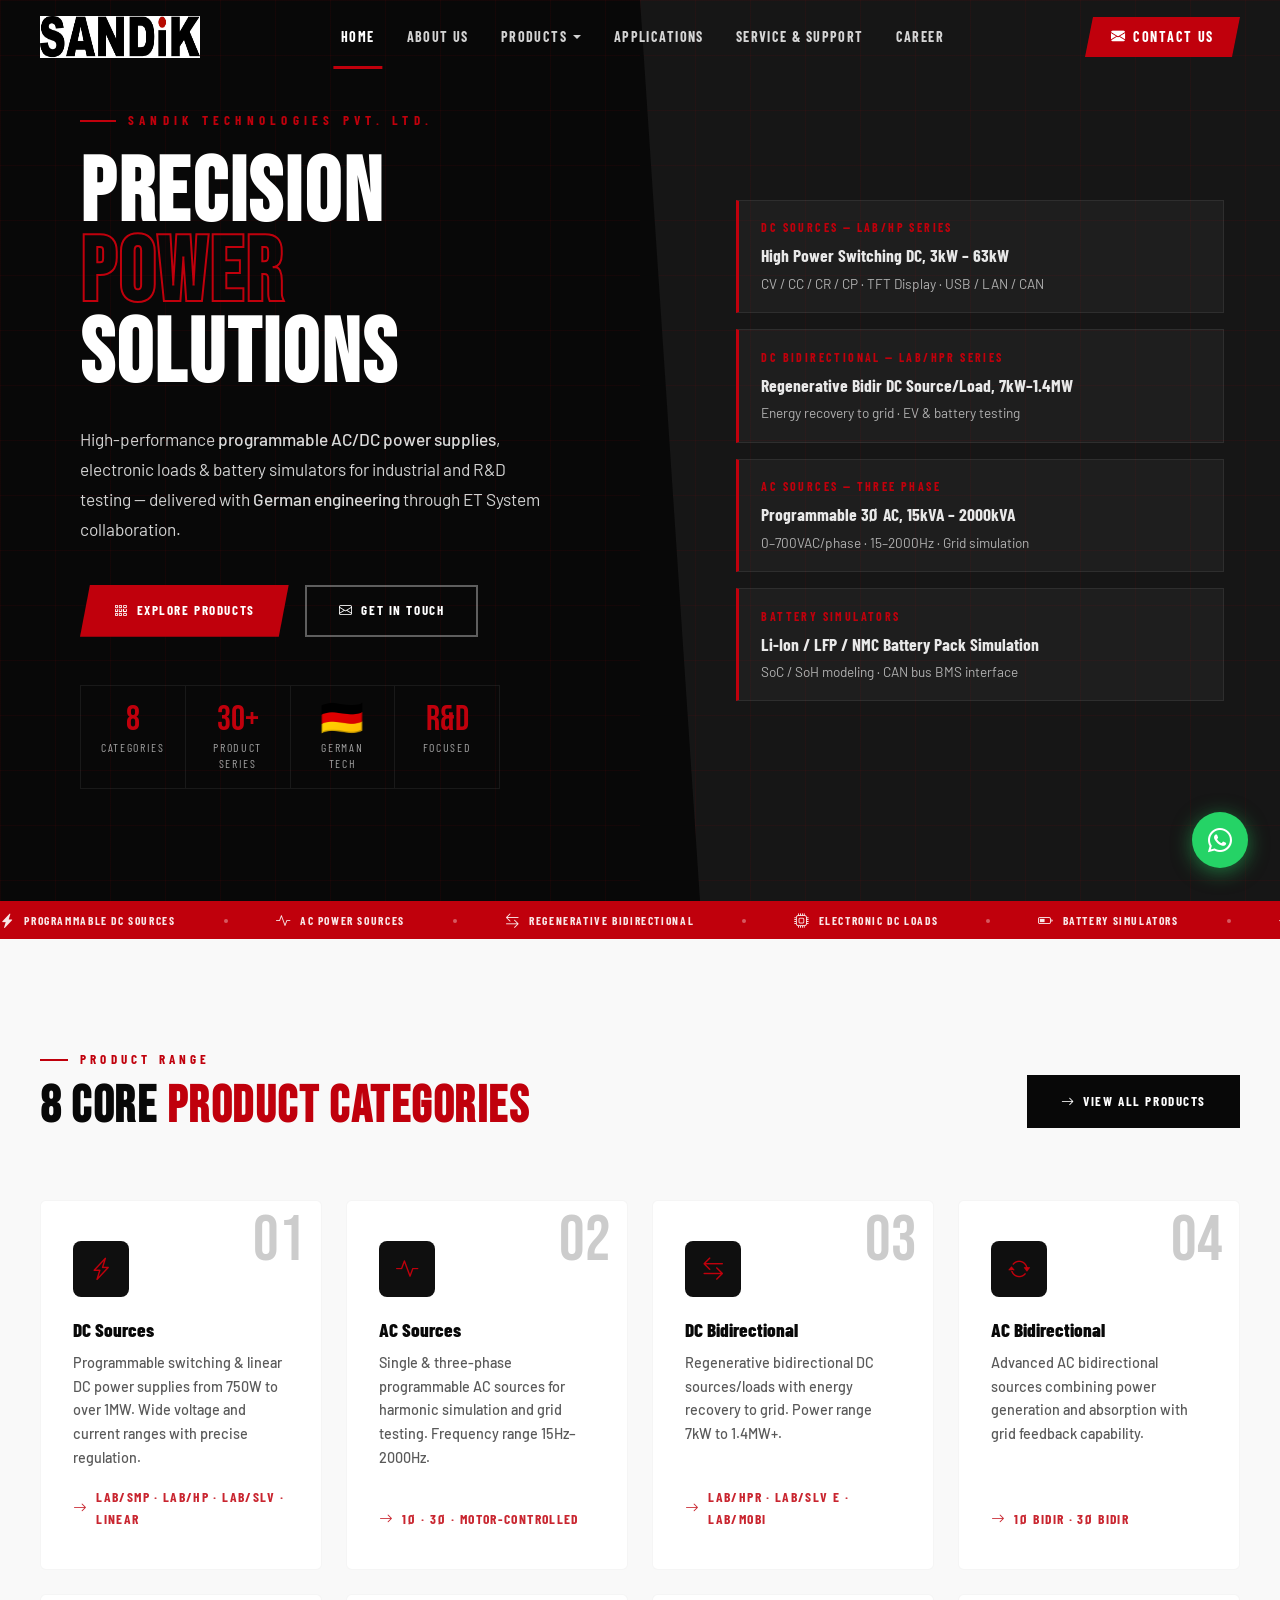
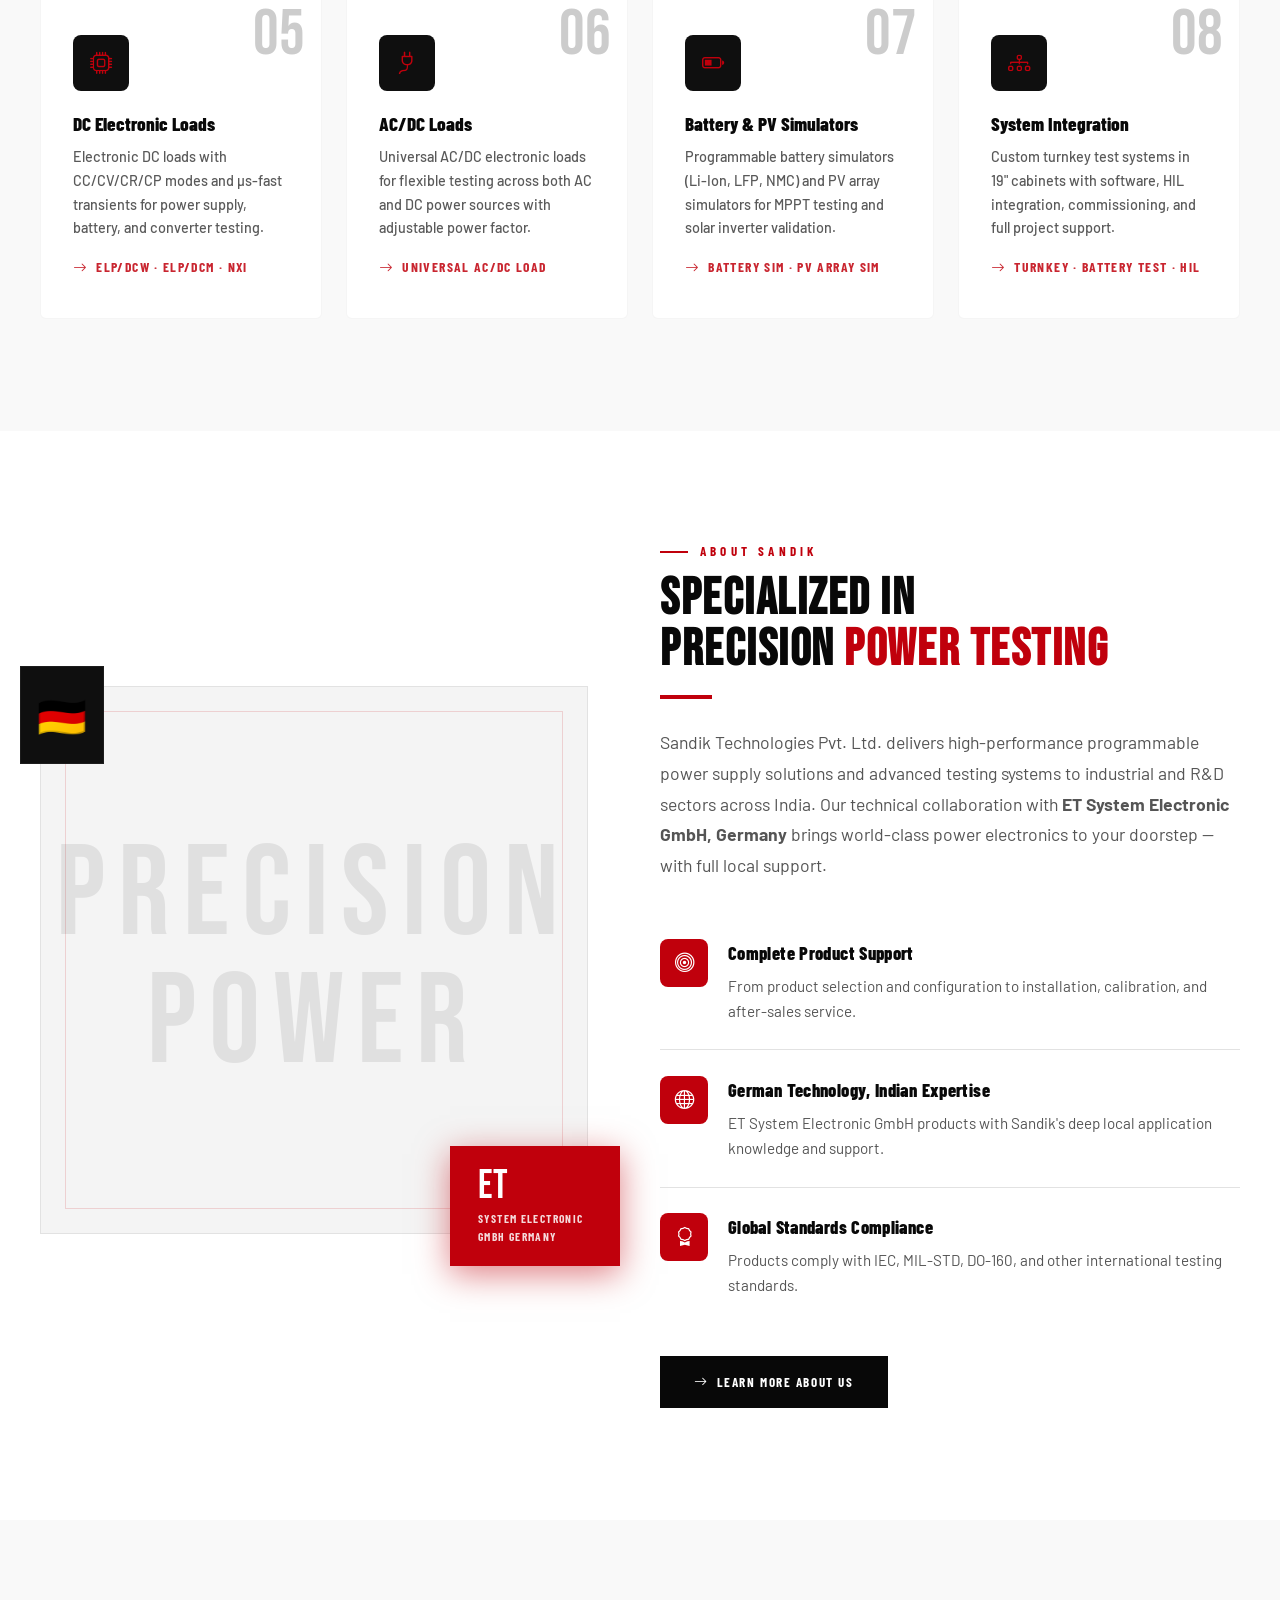
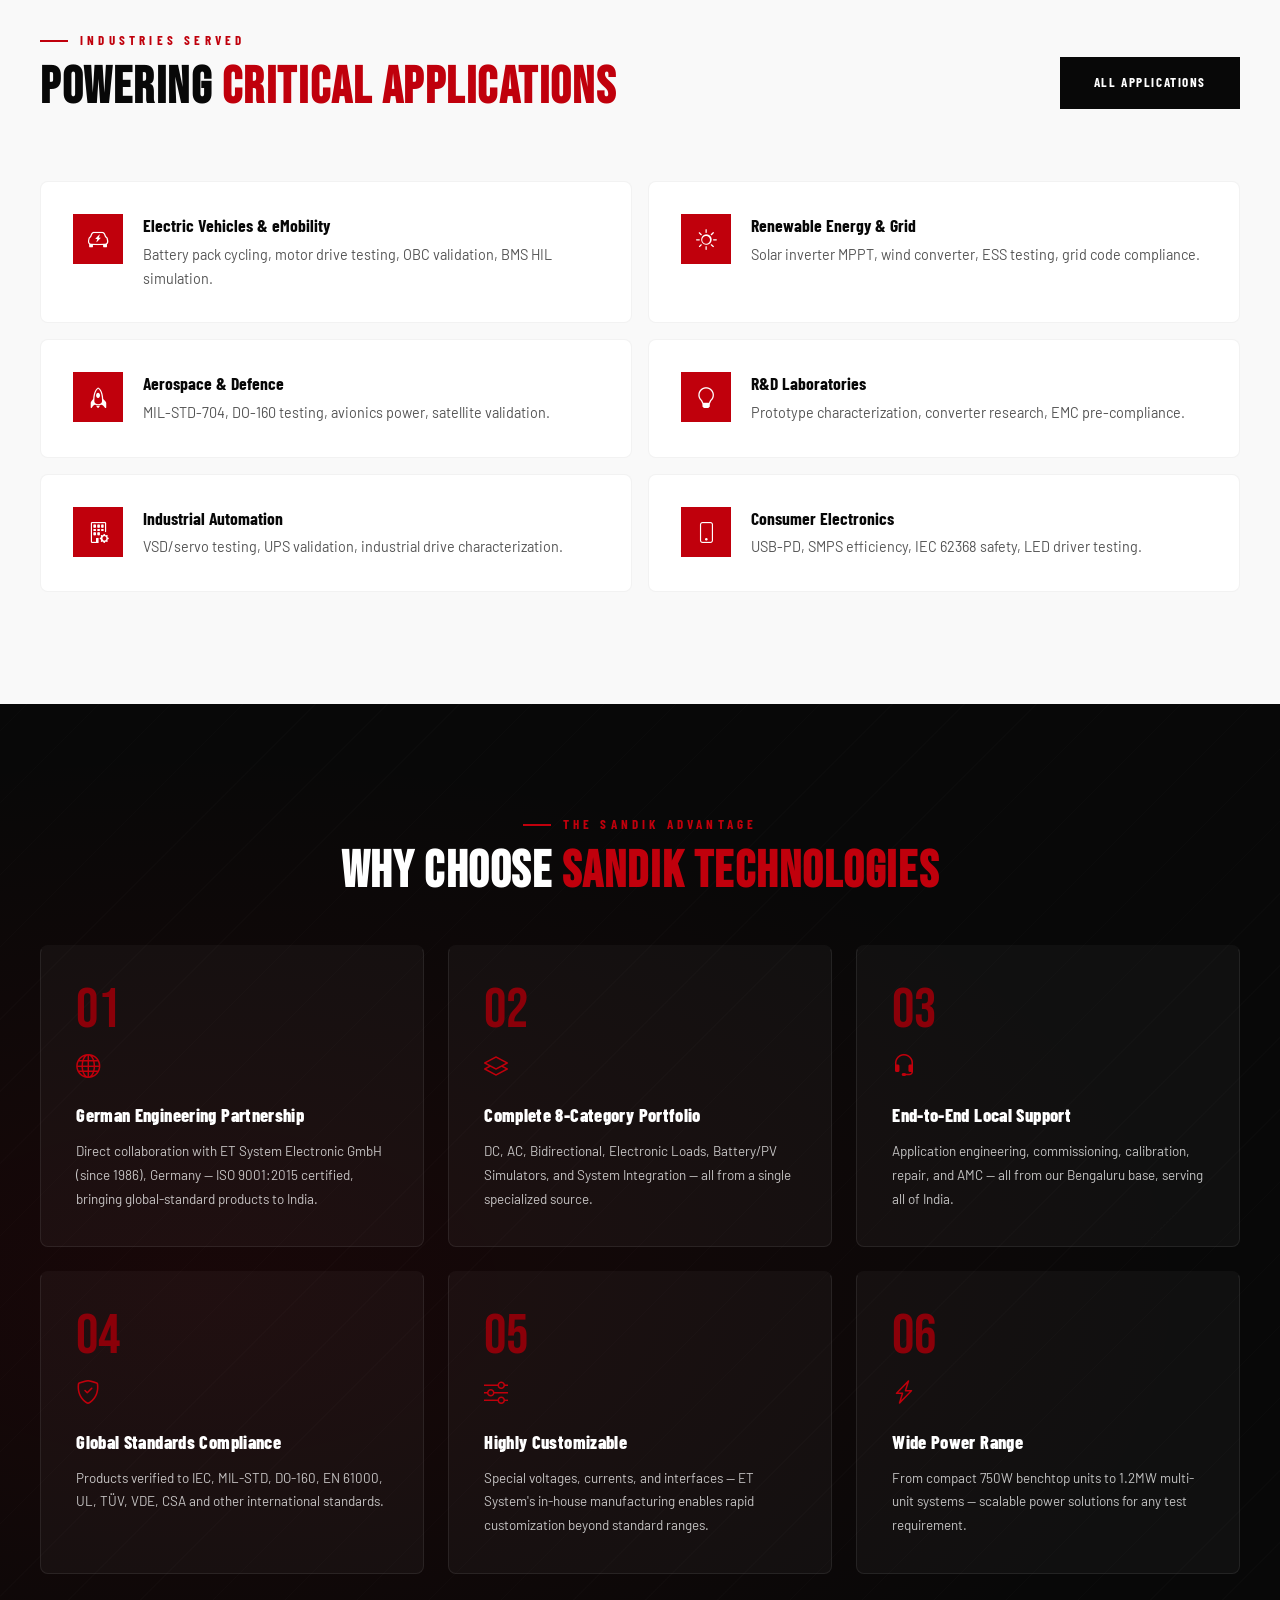
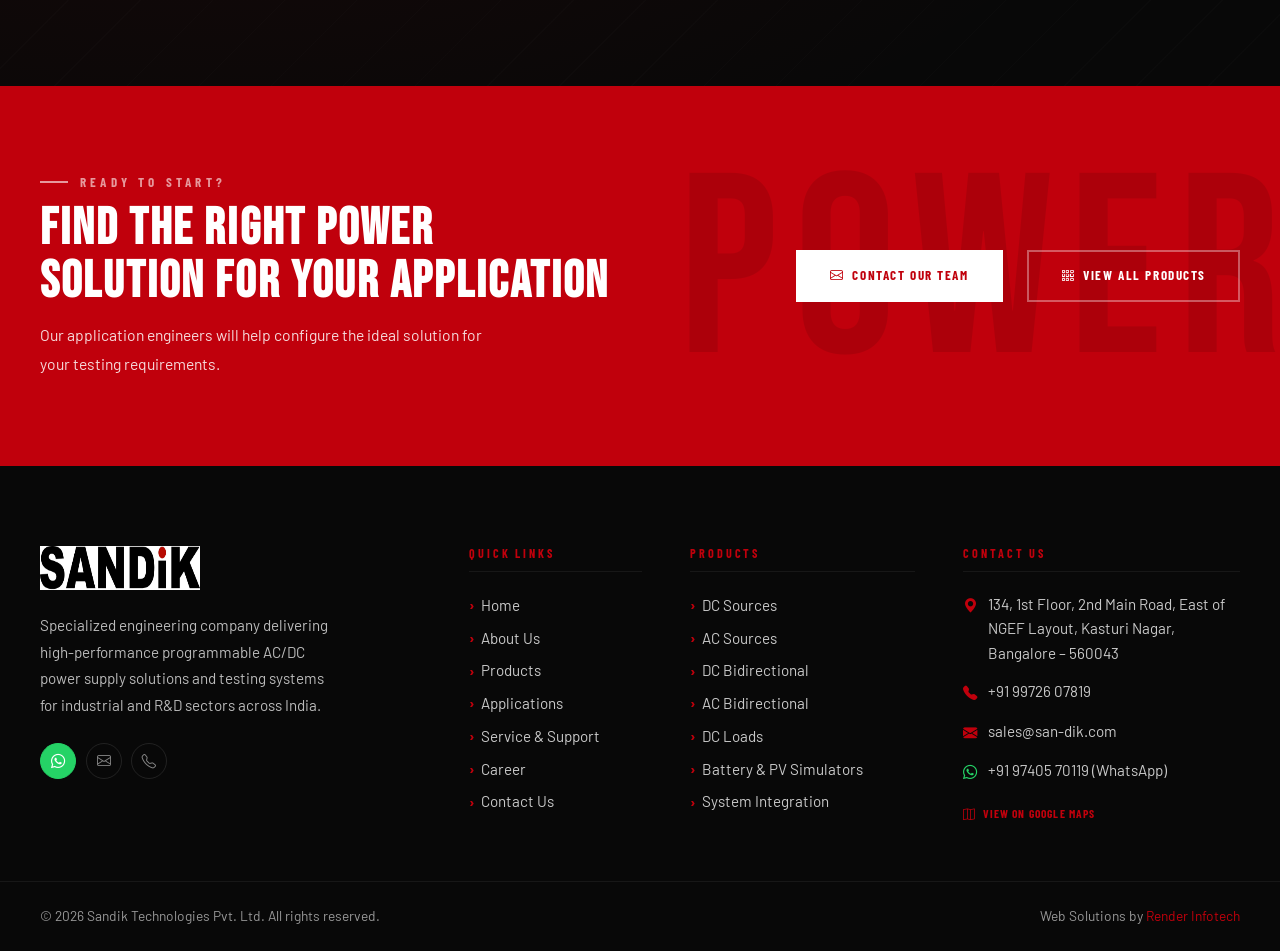
==== commit 3f97c30c: "Product images added, readability issue fixed- changes to main.css and components.css" ====
--- a/html/index.html
+++ b/html/index.html
@@ -623,7 +623,7 @@
                   style="
                     font-family: var(--font-display);
                     font-size: 8rem;
-                    color: rgba(0, 0, 0, 0.05);
+                    color: rgba(0, 0, 0, 0.08);
                     letter-spacing: 0.1em;
                     line-height: 1;
                     text-align: center;
@@ -682,7 +682,7 @@
                   style="
                     font-family: var(--font-heading);
                     font-weight: 700;
-                    font-size: 0.65rem;
+                    font-size: 0.72rem;
                     letter-spacing: 0.12em;
                     text-transform: uppercase;
                     opacity: 0.85;
--- a/css/main.css
+++ b/css/main.css
@@ -20,7 +20,7 @@
   --dark-2:     #161616;
   --dark-3:     #202020;
   --dark-4:     #2a2a2a;
-  --mid:        #666666;
+  --mid:        #555555;
   --light:      #f4f4f4;
   --lighter:    #f9f9f9;
   --border:     #e2e2e2;
@@ -123,7 +123,7 @@
 .section-title.light { color: var(--white); }
 
 .section-body {
-  font-size: 1rem;
+  font-size: 1.1rem;
   line-height: 1.75;
   color: var(--mid);
   max-width: 600px;
@@ -299,7 +299,7 @@
   top: 100%;
   left: -60px;
   background: var(--dark-2);
-  border-top: 2px solid var(--red);
+  border-top: 3px solid var(--red);
   width: 760px;
   box-shadow: 0 16px 48px rgba(0,0,0,0.6);
   z-index: 200;
@@ -310,21 +310,21 @@
 .mega-col {
   flex: 1;
   padding: 1.5rem;
-  border-right: 1px solid rgba(255,255,255,0.05);
+  border-right: 1px solid rgba(255,255,255,0.06);
 }
 
 .mega-col:last-child { border-right: none; }
 
 .mega-col-title {
   font-family: var(--font-heading);
-  font-weight: 700;
-  font-size: 0.62rem;
-  letter-spacing: 0.22em;
+  font-weight: 800;
+  font-size: 0.75rem;
+  letter-spacing: 0.16em;
   text-transform: uppercase;
   color: var(--red);
-  margin-bottom: 0.85rem;
-  padding-bottom: 0.5rem;
-  border-bottom: 1px solid rgba(255,255,255,0.06);
+  margin-bottom: 1.2rem;
+  padding-bottom: 0.6rem;
+  border-bottom: 1px solid rgba(255,255,255,0.08);
 }
 
 .mega-link {
@@ -341,22 +341,23 @@
 .mega-link-title {
   font-family: var(--font-heading);
   font-weight: 700;
-  font-size: 0.82rem;
-  color: rgba(255,255,255,0.75);
+  font-size: 0.9rem;
+  color: rgba(255,255,255,0.9);
   transition: color var(--t-fast);
 }
 
 .mega-link-desc {
-  font-size: 0.7rem;
-  color: rgba(255,255,255,0.3);
-  line-height: 1.4;
+  font-size: 0.75rem;
+  color: rgba(255,255,255,0.45);
+  line-height: 1.5;
 }
 
 /* Header CTA */
 .header-cta {
   font-family: var(--font-heading);
   font-weight: 700;
-  font-size: 0.78rem;
+  font-size: 0.88rem;
+  line-height: 1.2;
   letter-spacing: 0.12em;
   text-transform: uppercase;
   color: var(--white);
@@ -501,7 +502,7 @@
 .btn-white:hover { background: var(--light); }
 
 .btn-sm {
-  font-size: 0.84rem;
+  font-size: 0.88rem;
   line-height: 1.2;
   padding: 0.55rem 1.3rem;
 }
@@ -578,14 +579,15 @@
 .page-hero-eyebrow {
   font-family: var(--font-heading);
   font-weight: 700;
-  font-size: 0.68rem;
-  letter-spacing: 0.32em;
+  font-size: 0.82rem;
+  line-height: 1.35;
+  letter-spacing: 0.4em;
   text-transform: uppercase;
   color: var(--red);
-  margin-bottom: 0.6rem;
-  display: flex;
-  align-items: center;
-  gap: 0.6rem;
+  margin-bottom: 1.5rem;
+  display: flex;
+  align-items: center;
+  gap: 0.75rem;
 }
 
 .page-hero-eyebrow::before {
@@ -605,8 +607,8 @@
 }
 
 .page-hero p {
-  color: rgba(255,255,255,0.45);
-  font-size: 1rem;
+  color: rgba(255,255,255,0.65);
+  font-size: 1.1rem;
   max-width: 540px;
   line-height: 1.8;
 }
--- a/css/components.css
+++ b/css/components.css
@@ -70,7 +70,8 @@
 .hero-eyebrow {
   font-family: var(--font-heading);
   font-weight: 700;
-  font-size: 0.68rem;
+  font-size: 0.82rem;
+  line-height: 1.35;
   letter-spacing: 0.4em;
   text-transform: uppercase;
   color: var(--red);
@@ -185,7 +186,7 @@
 .hpt-cat {
   font-family: var(--font-heading);
   font-weight: 700;
-  font-size: 0.6rem;
+  font-size: 0.75rem;
   letter-spacing: 0.2em;
   text-transform: uppercase;
   color: var(--red);
@@ -195,14 +196,14 @@
 .hpt-name {
   font-family: var(--font-heading);
   font-weight: 700;
-  font-size: 0.95rem;
+  font-size: 1.1rem;
   color: rgba(255, 255, 255, 0.9);
   margin-bottom: 0.2rem;
 }
 
 .hpt-spec {
-  font-size: 0.73rem;
-  color: rgba(255, 255, 255, 0.3);
+  font-size: 0.85rem;
+  color: rgba(255, 255, 255, 0.65);
 }
 
 /* Feature Ribbon */
@@ -264,13 +265,17 @@
 .cat-cards-grid {
   display: grid;
   grid-template-columns: repeat(4, 1fr);
-  gap: 1px;
-  background: var(--border);
+  gap: 1.5rem;
+  /* background: var(--border); */
+  background: transparent;
 }
 
 .cat-card {
   background: var(--white);
-  padding: 2rem 1.75rem;
+  /* padding: 2rem 1.75rem; */
+  padding: 2.5rem 2rem;
+  border: 1px solid rgba(0, 0, 0, 0.04);
+  border-radius: 6px;
   cursor: pointer;
   transition: all var(--t-med);
   position: relative;
@@ -295,7 +300,8 @@
 
 .cat-card:hover {
   box-shadow: var(--shadow-md);
-  transform: translateY(-5px);
+  transform: translateY(-6px);
+  box-shadow: 0 20px 40px rgba(0, 0, 0, 0.08);
   z-index: 2;
 }
 
@@ -305,8 +311,8 @@
 
 .cat-card-num {
   font-family: var(--font-display);
-  font-size: 3.5rem;
-  color: rgba(0, 0, 0, 0.05);
+  font-size: 4rem;
+  color: rgba(0, 0, 0, 0.2);
   line-height: 1;
   position: absolute;
   top: 0.5rem;
@@ -315,12 +321,13 @@
 }
 
 .cat-card:hover .cat-card-num {
-  color: rgba(192, 0, 12, 0.08);
+  color: rgba(192, 0, 12, 0.1);
 }
 
 .cat-card-icon {
-  width: 52px;
-  height: 52px;
+  width: 56px;
+  height: 56px;
+  border-radius: 8px;
   background: var(--dark-1);
   display: flex;
   align-items: center;
@@ -336,20 +343,24 @@
 .cat-card:hover .cat-card-icon {
   background: var(--red);
   color: var(--white);
+  transform: scale(1.05);
 }
 
 .cat-card-title {
   font-family: var(--font-heading);
   font-weight: 800;
-  font-size: 1.05rem;
+  font-size: 1.2rem;
+  line-height: 1.35;
   margin-bottom: 0.5rem;
   position: relative;
   z-index: 1;
 }
 
 .cat-card-desc {
-  font-size: 0.82rem;
-  color: var(--mid);
+  font-size: 0.9rem;
+  /* color: var(--mid); */
+  color: rgba(0, 0, 0, 0.65);
+  font-weight: 500;
   line-height: 1.65;
   flex: 1;
   margin-bottom: 1rem;
@@ -360,15 +371,16 @@
 .cat-card-subs {
   font-family: var(--font-heading);
   font-weight: 700;
-  font-size: 0.62rem;
-  letter-spacing: 0.12em;
+  font-size: 0.85rem;
+  letter-spacing: 0.1em;
   text-transform: uppercase;
   color: var(--red);
   position: relative;
   z-index: 1;
   display: flex;
   align-items: center;
-  gap: 0.4rem;
+  opacity: 0.85;
+  gap: 0.5rem;
 }
 
 /* ── WHY CARDS ──────────────────────────── */
@@ -379,10 +391,11 @@
 }
 
 .why-card {
-  padding: 2rem;
-  background: rgba(255, 255, 255, 0.025);
-  border: 1px solid rgba(255, 255, 255, 0.06);
+  padding: 2.2rem;
+  background: rgba(255, 255, 255, 0.035);
+  border: 1px solid rgba(255, 255, 255, 0.08);
   border-top: 3px solid transparent;
+  border-radius: 8px;
   position: relative;
   z-index: 1;
   transition: all var(--t-med);
@@ -390,35 +403,37 @@
 
 .why-card:hover {
   border-top-color: var(--red);
-  background: rgba(255, 255, 255, 0.04);
+  background: rgba(255, 255, 255, 0.06);
 }
 
 .why-num {
   font-family: var(--font-display);
   font-size: 3.5rem;
-  color: rgba(192, 0, 12, 0.14);
+  /* color: rgba(192, 0, 12, 0.14); */
+  color: var(--red-dk);
   line-height: 1;
   margin-bottom: 0.5rem;
 }
 
 .why-icon {
-  font-size: 1.4rem;
+  font-size: 1.5rem;
   color: var(--red);
   display: block;
-  margin-bottom: 0.75rem;
+  margin-bottom: 1rem;
 }
 
 .why-title {
   font-family: var(--font-heading);
-  font-weight: 700;
-  font-size: 1.05rem;
-  color: var(--white);
-  margin-bottom: 0.5rem;
+  font-weight: 800;
+  font-size: 1.15rem;
+  letter-spacing: 0.02em;
+  color: var(--white);
+  margin-bottom: 0.6rem;
 }
 
 .why-text {
   font-size: 0.84rem;
-  color: rgba(255, 255, 255, 0.42);
+  color: rgba(255, 255, 255, 0.75);
   line-height: 1.75;
   margin: 0;
 }
@@ -427,22 +442,27 @@
 .app-mini-grid {
   display: grid;
   grid-template-columns: repeat(2, 1fr);
-  gap: 1px;
-  background: var(--border);
+  gap: 1rem;
+  background: transparent;
 }
 
 .app-mini-card {
   background: var(--white);
   display: flex;
   align-items: flex-start;
-  gap: 1.1rem;
-  padding: 1.75rem;
+  gap: 1.25rem;
+  padding: 2rem;
+  border: 1px solid rgba(0, 0, 0, 0.05);
+  border-radius: 8px;
   cursor: pointer;
-  transition: all var(--t-fast);
+  transition: all var(--t-med);
 }
 
 .app-mini-card:hover {
-  background: var(--black);
+  /* background: var(--black); */
+  background: #111111;
+  transform: translateY(-4px);
+  box-shadow: 0 20px 40px rgba(0, 0, 0, 0.15);
 }
 
 .app-mini-icon {
@@ -465,15 +485,16 @@
 .app-mini-title {
   font-family: var(--font-heading);
   font-weight: 700;
-  font-size: 1rem;
+  font-size: 1.1rem;
+  line-height: 1.35;
   margin-bottom: 0.3rem;
   transition: color var(--t-fast);
 }
 
 .app-mini-desc {
-  font-size: 0.83rem;
+  font-size: 0.9rem;
   color: var(--mid);
-  line-height: 1.6;
+  line-height: 1.65;
   margin: 0;
   transition: color var(--t-fast);
 }
@@ -482,7 +503,7 @@
   color: var(--white);
 }
 .app-mini-card:hover .app-mini-desc {
-  color: rgba(255, 255, 255, 0.4);
+  color: rgba(255, 255, 255, 0.74);
 }
 
 /* ── BIG CTA ──────────────────────────── */
@@ -511,8 +532,8 @@
 ══════════════════════════════════════════════ */
 .products-layout {
   display: grid;
-  grid-template-columns: 280px 1fr;
-  min-height: 80vh;
+  grid-template-columns: 320px 1fr;
+  min-height: 85vh;
 }
 
 /* Sidebar */
@@ -537,10 +558,10 @@
 .sidebar-section-title {
   font-family: var(--font-heading);
   font-weight: 700;
-  font-size: 0.6rem;
-  letter-spacing: 0.22em;
-  text-transform: uppercase;
-  color: rgba(255, 255, 255, 0.25);
+  font-size: 1rem;
+  letter-spacing: 0.14em;
+  text-transform: uppercase;
+  color: rgba(255, 255, 255, 0.75);
   padding: 1.25rem 1.25rem 0.5rem;
   border-bottom: 1px solid rgba(255, 255, 255, 0.04);
 }
@@ -550,16 +571,16 @@
   align-items: center;
   justify-content: space-between;
   width: 100%;
-  padding: 0.9rem 1.25rem;
+  padding: 1rem 1.5rem;
   background: none;
   border: none;
   cursor: pointer;
   font-family: var(--font-heading);
   font-weight: 700;
-  font-size: 0.8rem;
+  font-size: 1rem;
   letter-spacing: 0.06em;
   text-transform: uppercase;
-  color: rgba(255, 255, 255, 0.55);
+  color: rgba(255, 255, 255, 0.75);
   text-align: left;
   border-left: 3px solid transparent;
   transition: all var(--t-fast);
@@ -576,7 +597,7 @@
 }
 
 .sidebar-cat-btn i {
-  font-size: 0.7rem;
+  font-size: 1rem;
   color: rgba(255, 255, 255, 0.25);
   transition: transform var(--t-fast);
 }
@@ -603,9 +624,9 @@
   border-left: 3px solid transparent;
   cursor: pointer;
   font-family: var(--font-heading);
-  font-size: 0.74rem;
+  font-size: 0.9rem;
   letter-spacing: 0.04em;
-  color: rgba(255, 255, 255, 0.38);
+  color: rgba(255, 255, 255, 0.65);
   text-align: left;
   transition: all var(--t-fast);
 }
@@ -614,6 +635,7 @@
   content: "›";
   color: var(--red);
   font-weight: 700;
+  font-size: 0.9rem;
 }
 .sidebar-sub-btn:hover {
   color: rgba(255, 255, 255, 0.8);
@@ -632,7 +654,7 @@
 .products-topbar {
   background: var(--white);
   border-bottom: 1px solid var(--border);
-  padding: 1rem 2rem;
+  padding: 1.4rem 2.5rem;
   display: flex;
   align-items: center;
   justify-content: space-between;
@@ -645,7 +667,7 @@
 
 .products-breadcrumb {
   font-family: var(--font-heading);
-  font-size: 0.82rem;
+  font-size: 1rem;
   color: var(--mid);
   letter-spacing: 0.04em;
 }
@@ -658,19 +680,20 @@
 .products-count {
   font-family: var(--font-heading);
   font-weight: 700;
-  font-size: 0.7rem;
+  font-size: 0.88rem;
   letter-spacing: 0.14em;
   text-transform: uppercase;
   color: var(--mid);
   background: var(--light);
-  padding: 0.35rem 0.85rem;
+  padding: 0.5rem 1rem;
 }
 
 /* Product grid */
 .products-grid {
   display: grid;
   grid-template-columns: repeat(3, 1fr);
-  gap: 1px;
+  gap: 2px;
+  padding: 2rem;
   background: var(--border);
   padding: 1px;
 }
@@ -678,6 +701,8 @@
 /* Product card */
 .product-card {
   background: var(--white);
+  border: 1px solid var(--border);
+  border-radius: 8px;
   display: flex;
   flex-direction: column;
   transition: all var(--t-med);
@@ -687,13 +712,14 @@
 
 .product-card:hover {
   box-shadow: var(--shadow-md);
-  transform: scale(1.015);
+  /* transform: scale(1.015); */
+  transform: translateY(-6px);
   z-index: 2;
 }
 
 .product-card-img {
   background: var(--dark-2);
-  aspect-ratio: 16/10;
+  aspect-ratio: 16/9;
   display: flex;
   align-items: center;
   justify-content: center;
@@ -744,7 +770,7 @@
   color: var(--white);
   font-family: var(--font-heading);
   font-weight: 700;
-  font-size: 0.6rem;
+  font-size: 0.7rem;
   letter-spacing: 0.1em;
   text-transform: uppercase;
   padding: 0.2rem 0.6rem;
@@ -774,8 +800,8 @@
 .product-model {
   font-family: var(--font-heading);
   font-weight: 700;
-  font-size: 0.62rem;
-  letter-spacing: 0.2em;
+  font-size: 0.72rem;
+  letter-spacing: 0.16em;
   text-transform: uppercase;
   color: var(--red);
   margin-bottom: 0.3rem;
@@ -784,9 +810,9 @@
 .product-name {
   font-family: var(--font-heading);
   font-weight: 800;
-  font-size: 1.05rem;
+  font-size: 1.2rem;
   line-height: 1.2;
-  margin-bottom: 0.9rem;
+  margin-bottom: 1.1rem;
 }
 
 .product-specs {
@@ -796,9 +822,9 @@
 }
 
 .product-specs li {
-  font-size: 0.79rem;
+  font-size: 0.88rem;
   color: var(--mid);
-  padding: 0.28rem 0;
+  padding: 0.4rem 0;
   border-bottom: 1px solid var(--border);
   display: flex;
   align-items: flex-start;
@@ -827,10 +853,10 @@
   color: var(--white);
   font-family: var(--font-heading);
   font-weight: 700;
-  font-size: 0.72rem;
+  font-size: 0.82rem;
   letter-spacing: 0.1em;
   text-transform: uppercase;
-  padding: 0.55rem 1rem;
+  padding: 0.75rem 1rem;
   border: none;
   cursor: pointer;
   transition: background var(--t-fast);
@@ -845,10 +871,10 @@
   color: var(--white);
   font-family: var(--font-heading);
   font-weight: 700;
-  font-size: 0.72rem;
+  font-size: 0.82rem;
   letter-spacing: 0.08em;
   text-transform: uppercase;
-  padding: 0.55rem 0.9rem;
+  padding: 0.75rem 0.9rem;
   border: none;
   cursor: pointer;
   display: flex;
@@ -882,27 +908,33 @@
 .app-cards-grid {
   display: grid;
   grid-template-columns: repeat(2, 1fr);
-  gap: 1px;
-  background: var(--border);
+  gap: 1rem;
+  /* background: var(--border); */
+  background: transparent;
 }
 
 .app-card-full {
   background: var(--white);
-  padding: 2.25rem;
+  padding: 2rem;
+  border: 1px solid rgba(0, 0, 0, 0.05);
+  border-radius: 8px;
   display: flex;
   gap: 1.25rem;
   align-items: flex-start;
   cursor: pointer;
-  transition: all var(--t-fast);
+  transition: all var(--t-med);
 }
 
 .app-card-full:hover {
-  background: var(--dark-1);
+  /* background: var(--dark-1); */
+  background: #111111;
+  transform: translateY(-4px);
+  box-shadow: 0 20px 40px rgba(0, 0, 0, 0.15);
 }
 
 .app-card-icon {
-  width: 54px;
-  height: 54px;
+  width: 50px;
+  height: 50px;
   background: var(--red);
   display: flex;
   align-items: center;
@@ -920,13 +952,14 @@
 .app-card-title {
   font-family: var(--font-heading);
   font-weight: 700;
-  font-size: 1.05rem;
+  font-size: 1.1rem;
+  line-height: 1.35;
   margin-bottom: 0.3rem;
   transition: color var(--t-fast);
 }
 
 .app-card-desc {
-  font-size: 0.84rem;
+  font-size: 0.9rem;
   color: var(--mid);
   line-height: 1.65;
   margin: 0;
@@ -937,7 +970,7 @@
   color: var(--white);
 }
 .app-card-full:hover .app-card-desc {
-  color: rgba(255, 255, 255, 0.4);
+  color: rgba(255, 255, 255, 0.74);
 }
 
 /* App detail section */
@@ -978,19 +1011,20 @@
 .usecase-dot {
   width: 28px;
   height: 28px;
-  background: var(--dark-1);
+  /* background: var(--dark-1); */
+  background: #111111;
   display: flex;
   align-items: center;
   justify-content: center;
   color: var(--red);
-  font-size: 0.8rem;
+  font-size: 1rem;
   flex-shrink: 0;
 }
 
 .usecase-text {
   font-size: 0.95rem;
   /* color: var(--mid); */
-  color: #4B5563;
+  color: #4b5563;
   margin: 0;
   line-height: 1.7;
 }
@@ -1006,9 +1040,10 @@
 }
 
 .service-card {
-  padding: 2.25rem;
+  padding: 2.2rem;
   background: var(--white);
   border: 1px solid var(--border);
+  border-radius: 8px;
   position: relative;
   overflow: hidden;
   transition: all var(--t-med);
@@ -1043,7 +1078,7 @@
   justify-content: center;
   color: var(--red);
   font-size: 1.5rem;
-  margin-bottom: 1.25rem;
+  margin-bottom: 1rem;
   transition: all var(--t-fast);
 }
 
@@ -1054,14 +1089,15 @@
 }
 .service-card h4 {
   font-family: var(--font-heading);
-  font-weight: 700;
+  font-weight: 800;
   font-size: 1.15rem;
+  letter-spacing: 0.02em;
   margin-bottom: 0.6rem;
 }
 .service-card p {
-  font-size: 0.85rem;
+  font-size: 0.84rem;
   color: var(--mid);
-  line-height: 1.85;
+  line-height: 1.75;
   margin: 0;
 }
 
@@ -1084,7 +1120,7 @@
 .process-step-num {
   font-family: var(--font-display);
   font-size: 2.5rem;
-  color: rgba(192, 0, 12, 0.18);
+  color: rgba(192, 0, 12, 0.4);
   line-height: 1;
   min-width: 54px;
   flex-shrink: 0;
@@ -1165,6 +1201,7 @@
   gap: 1.1rem;
   padding: 1.5rem;
   border: 1px solid var(--border);
+  border-radius: 8px;
   background: var(--white);
   transition: all var(--t-fast);
 }
@@ -1189,11 +1226,11 @@
 .perk-title {
   font-family: var(--font-heading);
   font-weight: 700;
-  font-size: 0.95rem;
+  font-size: 1.2rem;
   margin-bottom: 0.25rem;
 }
 .perk-desc {
-  font-size: 0.81rem;
+  font-size: 1rem;
   color: var(--mid);
   margin: 0;
   line-height: 1.6;
@@ -1204,7 +1241,8 @@
   border: 1px solid var(--border);
   background: var(--white);
   overflow: hidden;
-  margin-bottom: 2px;
+  margin-bottom: 1.5rem;
+  border-radius: 8px;
   transition: border-color var(--t-fast);
 }
 
@@ -1224,12 +1262,13 @@
 
 .job-card.active .job-header {
   background: var(--dark-1);
+  padding: 1.75rem 1.75rem;
 }
 
 .job-title {
   font-family: var(--font-heading);
   font-weight: 800;
-  font-size: 1.15rem;
+  font-size: 1.3rem;
   margin-bottom: 0.2rem;
   transition: color var(--t-fast);
 }
@@ -1239,8 +1278,8 @@
 }
 
 .job-dept {
-  font-size: 0.7rem;
-  letter-spacing: 0.1em;
+  font-size: 0.8rem;
+  letter-spacing: 0.12em;
   text-transform: uppercase;
   color: var(--mid);
   font-family: var(--font-heading);
@@ -1248,7 +1287,7 @@
 }
 
 .job-card.active .job-dept {
-  color: rgba(255, 255, 255, 0.4);
+  color: rgba(255, 255, 255, 0.7);
 }
 
 .job-tags {
@@ -1261,10 +1300,10 @@
 .job-tag {
   font-family: var(--font-heading);
   font-weight: 700;
-  font-size: 0.62rem;
+  font-size: 0.72rem;
   letter-spacing: 0.1em;
   text-transform: uppercase;
-  padding: 0.2rem 0.55rem;
+  padding: 0.3rem 0.7rem;
   border: 1px solid;
 }
 
@@ -1286,7 +1325,7 @@
   color: var(--white);
   font-family: var(--font-heading);
   font-weight: 700;
-  font-size: 0.65rem;
+  font-size: 0.85rem;
   letter-spacing: 0.1em;
   text-transform: uppercase;
   padding: 0.5rem 1rem;
@@ -1303,7 +1342,7 @@
 
 .job-body {
   display: none;
-  padding: 1.75rem;
+  padding: 2rem;
   border-top: 1px solid var(--border);
 }
 .job-card.active .job-body {
@@ -1313,8 +1352,8 @@
 .jd-heading {
   font-family: var(--font-heading);
   font-weight: 700;
-  font-size: 0.68rem;
-  letter-spacing: 0.2em;
+  font-size: 1rem;
+  letter-spacing: 0.16em;
   text-transform: uppercase;
   color: var(--red);
   margin-top: 1.25rem;
@@ -1331,11 +1370,11 @@
 }
 
 .jd-list li {
-  font-size: 0.88rem;
+  font-size: 0.95rem;
   color: var(--mid);
   padding: 0.3rem 0 0.3rem 1.1rem;
   position: relative;
-  line-height: 1.6;
+  line-height: 1.7;
 }
 
 .jd-list li::before {
@@ -1354,14 +1393,15 @@
   display: grid;
   grid-template-columns: repeat(4, 1fr);
   gap: 1px;
-  background: var(--border);
+  background: transparent;
 }
 
 .about-stat-block {
   padding: 2.5rem 2rem;
   text-align: center;
-  background: var(--white);
+  background: var(--border);
   transition: background var(--t-fast);
+  border-radius: 6px;
 }
 
 .about-stat-block:hover {
@@ -1389,12 +1429,13 @@
 .mission-grid {
   display: grid;
   grid-template-columns: repeat(3, 1fr);
-  gap: 1.5rem;
+  gap: 2rem;
 }
 
 .mission-card {
-  padding: 2.5rem;
+  padding: 2.75rem;
   border: 1px solid var(--border);
+  border-radius: 8px;
   background: var(--white);
   position: relative;
   overflow: hidden;
@@ -1416,29 +1457,30 @@
   transform: translateY(-3px);
 }
 .mission-card-icon {
-  font-size: 1.8rem;
+  font-size: 2rem;
   color: var(--red);
-  margin-bottom: 1rem;
+  margin-bottom: 1.25rem;
   display: block;
 }
 .mission-card h4 {
   font-family: var(--font-heading);
-  font-weight: 700;
-  font-size: 1.2rem;
-  margin-bottom: 0.75rem;
+  font-weight: 800;
+  font-size: 1.25rem;
+  margin-bottom: 0.85rem;
+  letter-spacing: 0.01em;
 }
 .mission-card p {
-  font-size: 0.87rem;
+  font-size: 0.95rem;
   color: var(--mid);
-  line-height: 1.85;
+  line-height: 1.75;
   margin: 0;
 }
 
 /* About pillar */
 .about-pillar {
   display: flex;
-  gap: 1rem;
-  padding: 1.25rem 0;
+  gap: 1.25rem;
+  padding: 1.6rem 0;
   border-bottom: 1px solid var(--border);
 }
 .about-pillar:last-child {
@@ -1446,28 +1488,30 @@
 }
 
 .about-pillar-icon {
-  width: 44px;
-  height: 44px;
+  width: 48px;
+  height: 48px;
+  border-radius: 8px;
   background: var(--red);
   display: flex;
   align-items: center;
   justify-content: center;
   color: var(--white);
-  font-size: 1.1rem;
+  font-size: 1.2rem;
   flex-shrink: 0;
 }
 
 .about-pillar-title {
   font-family: var(--font-heading);
-  font-weight: 700;
-  font-size: 1rem;
-  margin-bottom: 0.2rem;
+  font-weight: 800;
+  font-size: 1.15rem;
+  margin-bottom: 0.35rem;
+  letter-spacing: 0.02em;
 }
 .about-pillar-desc {
-  font-size: 0.84rem;
+  font-size: 0.95rem;
   color: var(--mid);
   margin: 0;
-  line-height: 1.6;
+  line-height: 1.65;
 }
 
 /* ══════════════════════════════════════════════
@@ -1527,7 +1571,7 @@
   margin-bottom: 0.6rem;
 }
 .contact-card p {
-  font-size: 0.85rem;
+  font-size: 0.95rem;
   color: var(--mid);
   line-height: 1.85;
   margin: 0;
